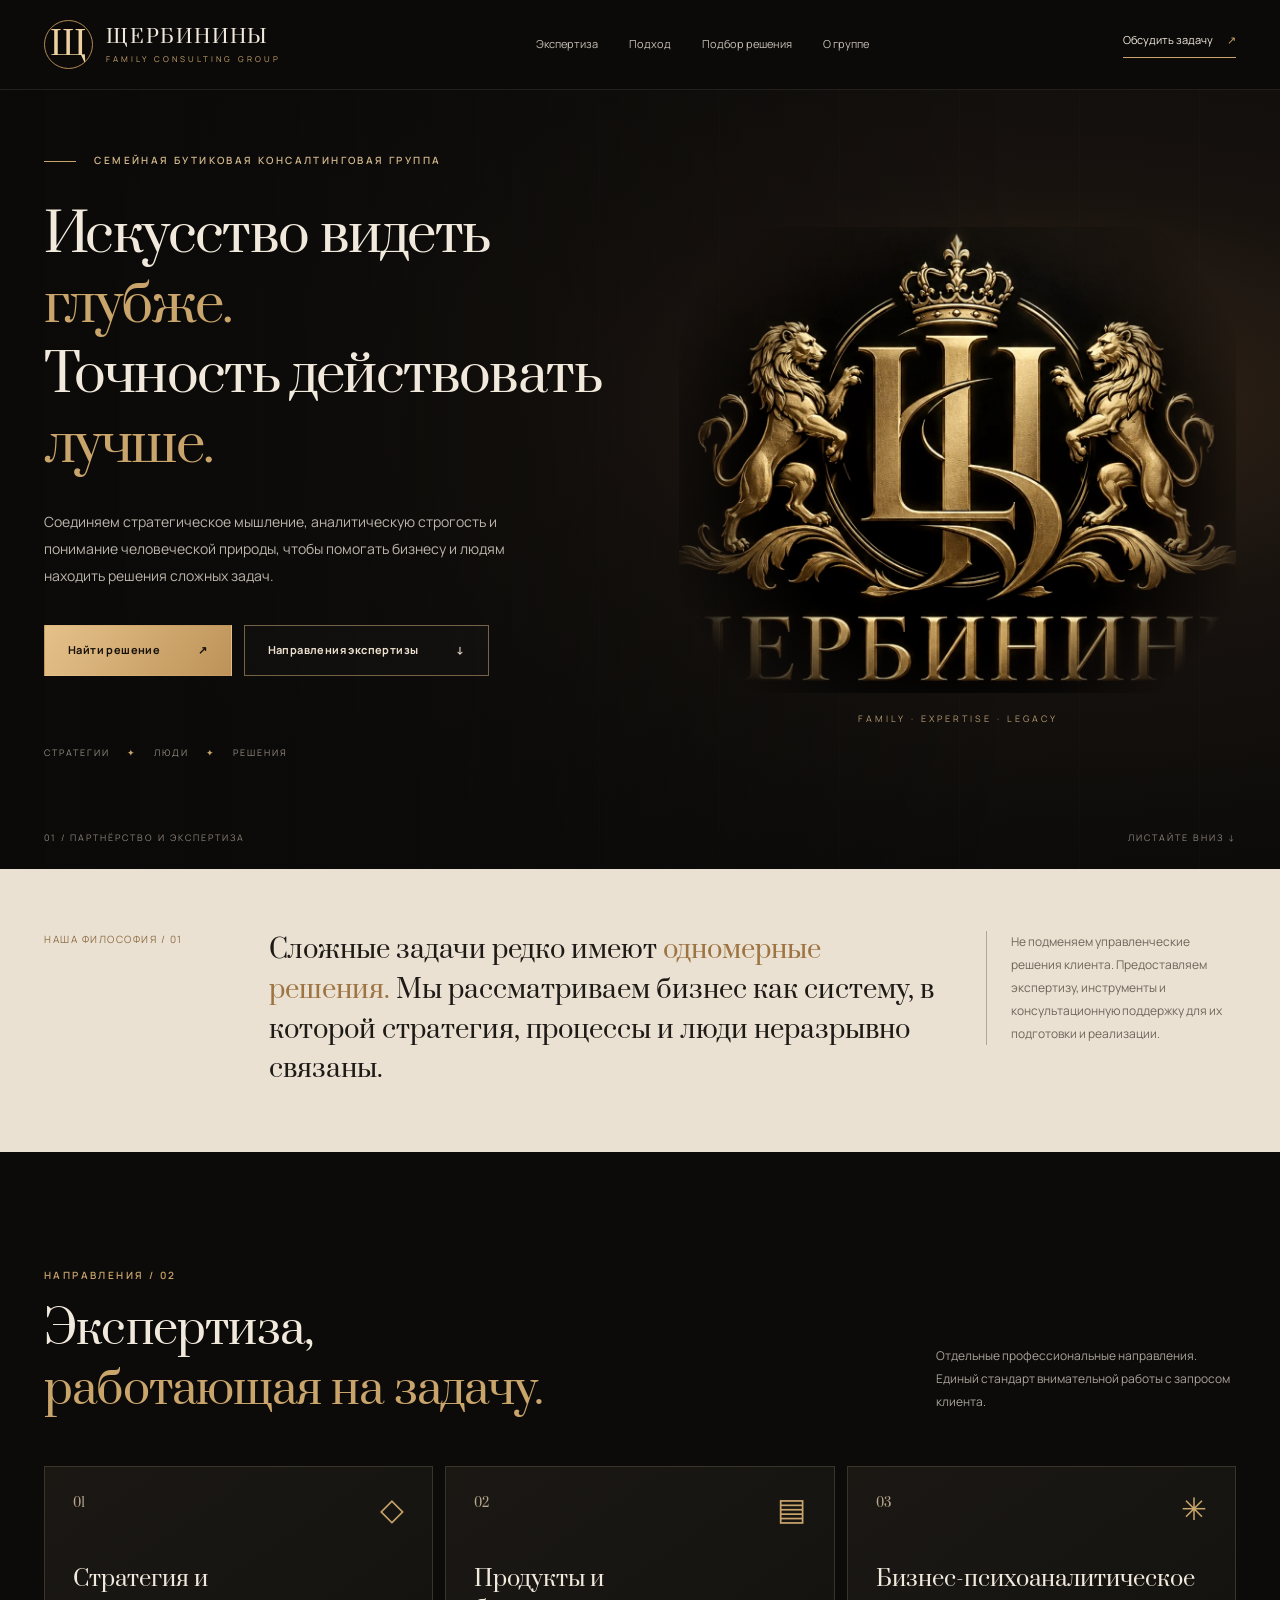
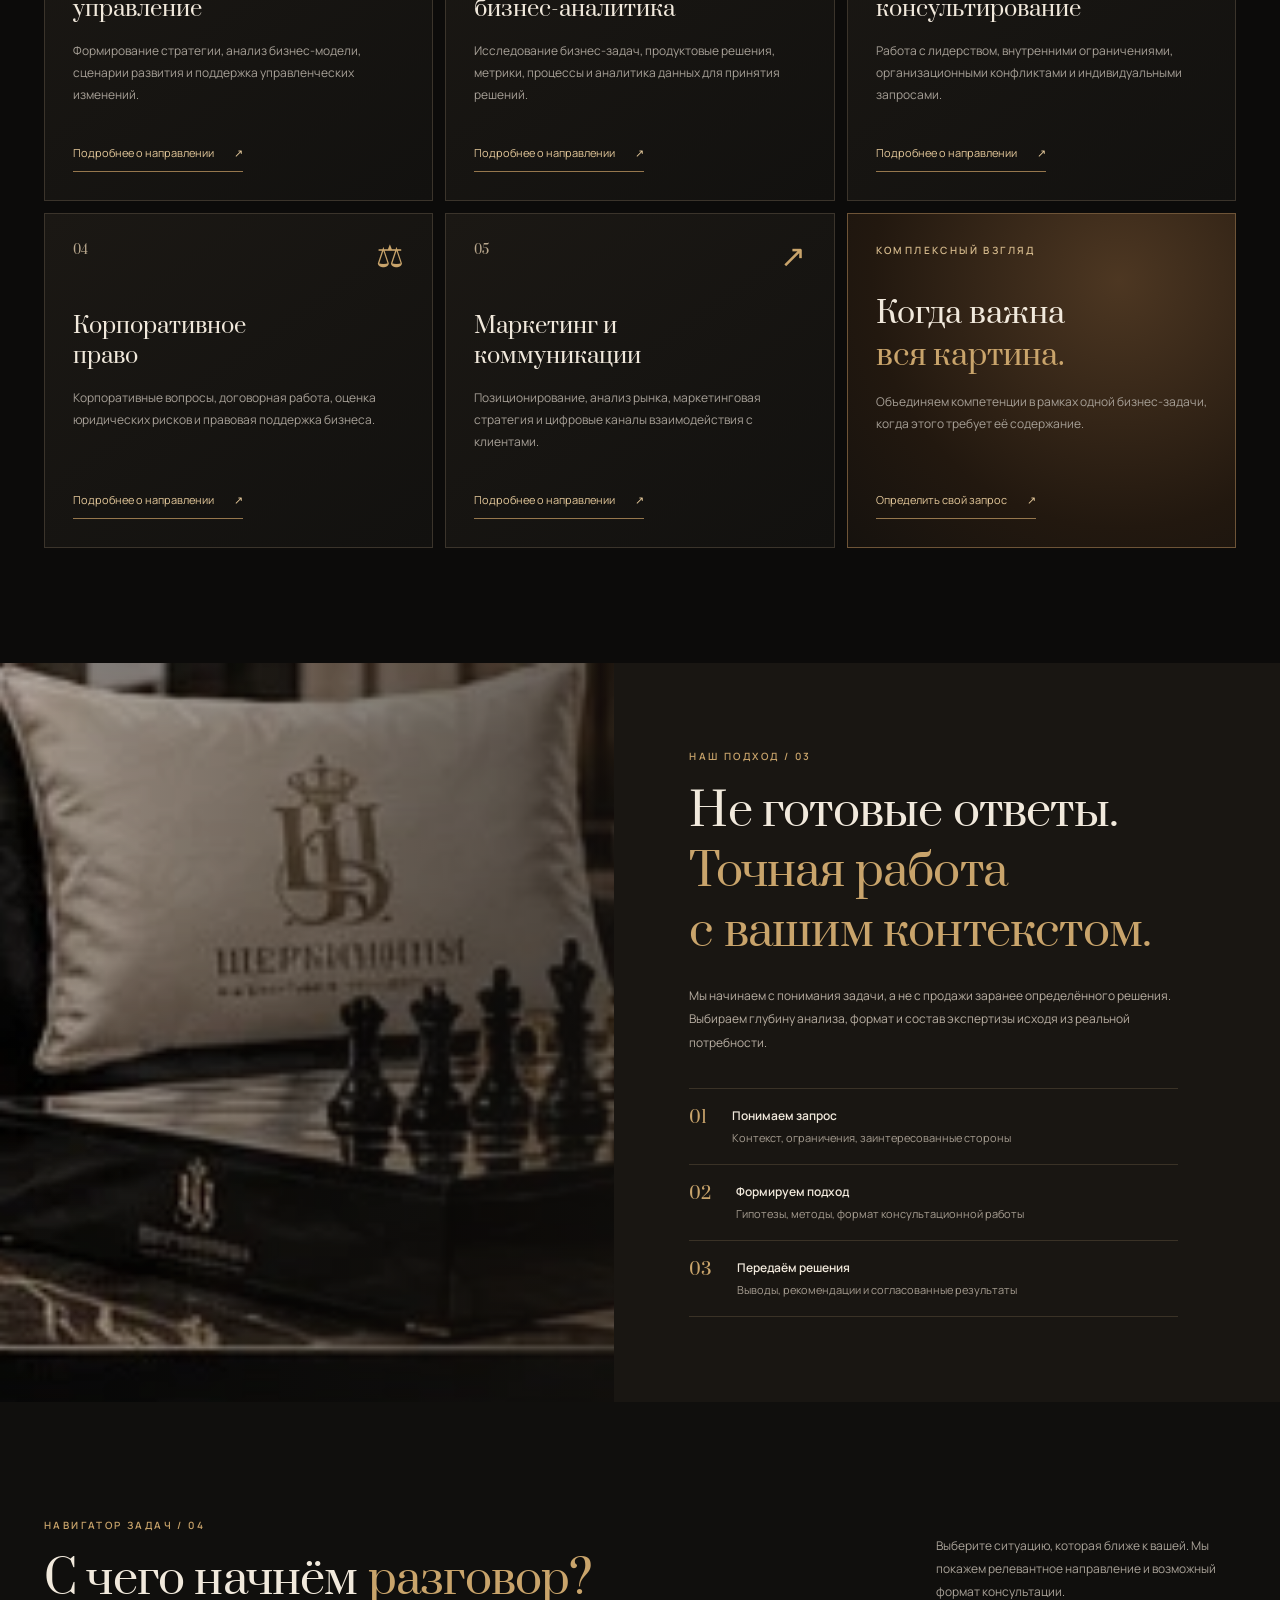
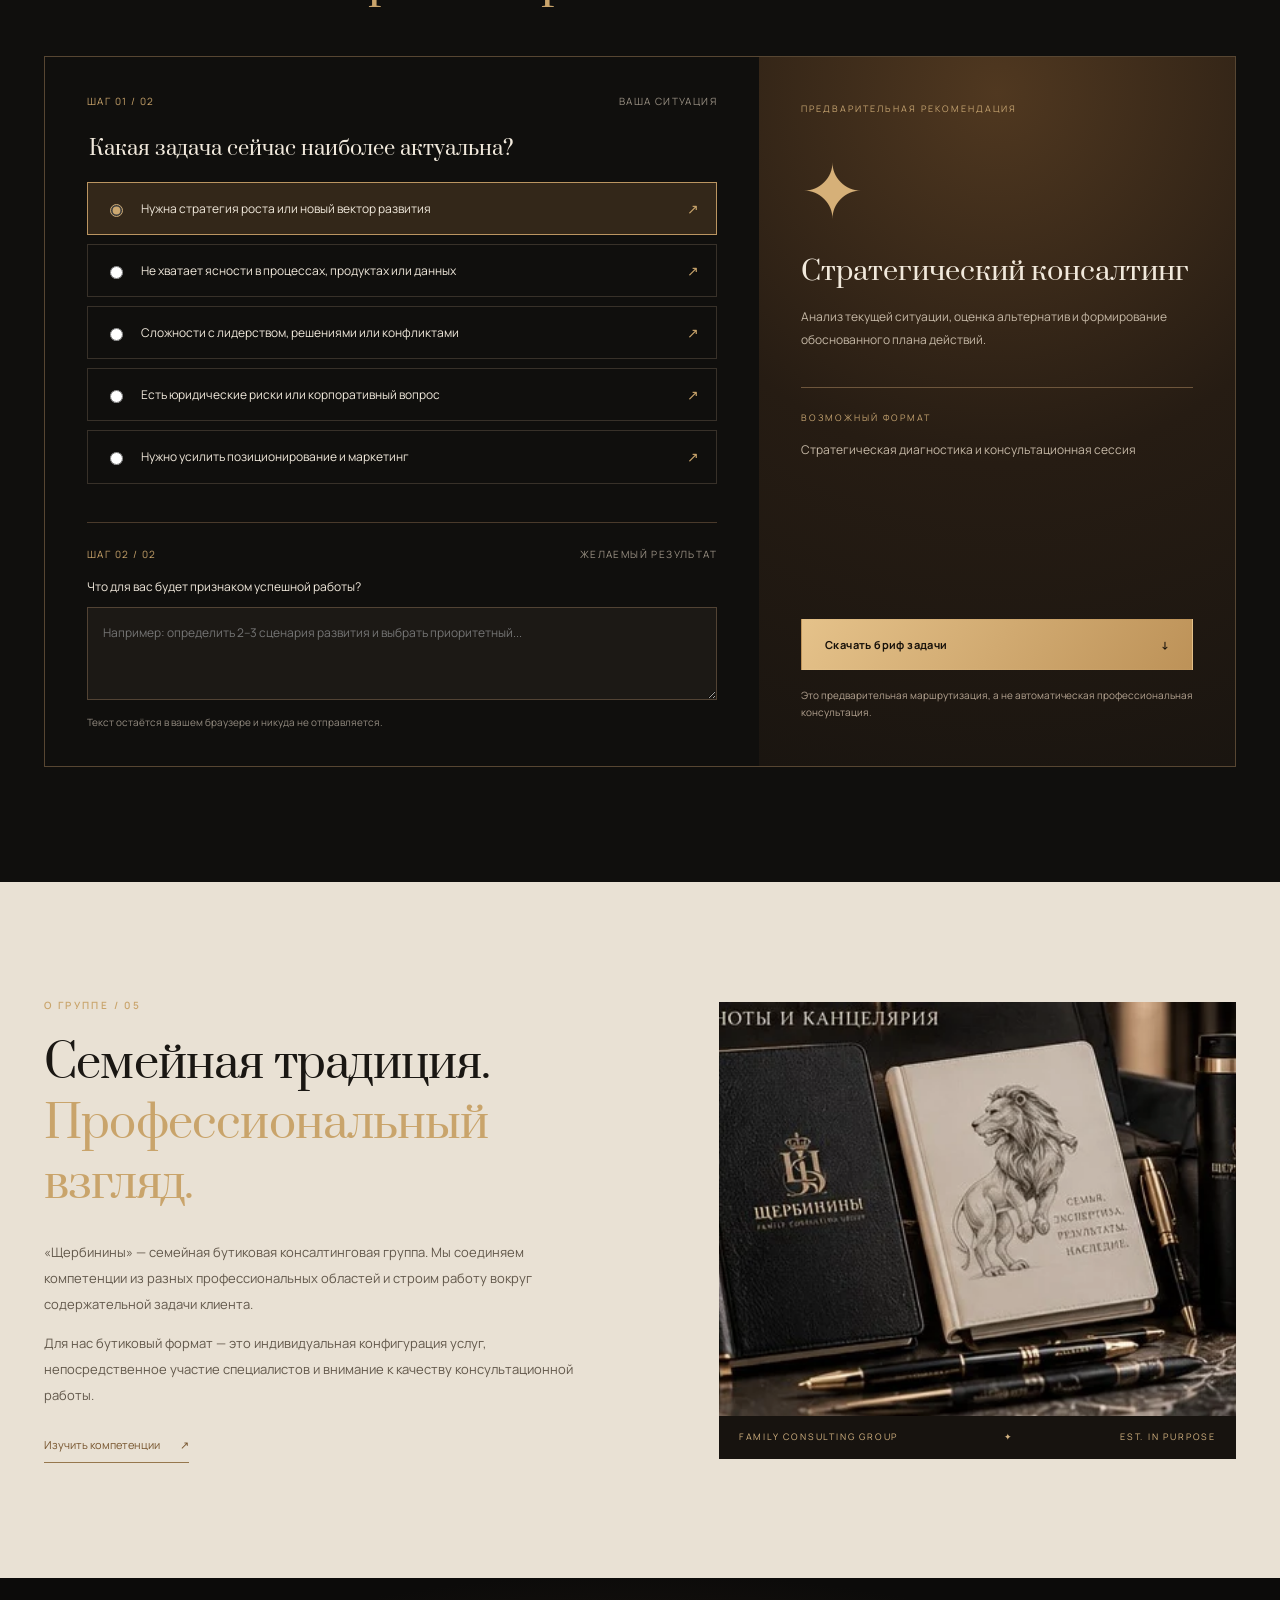
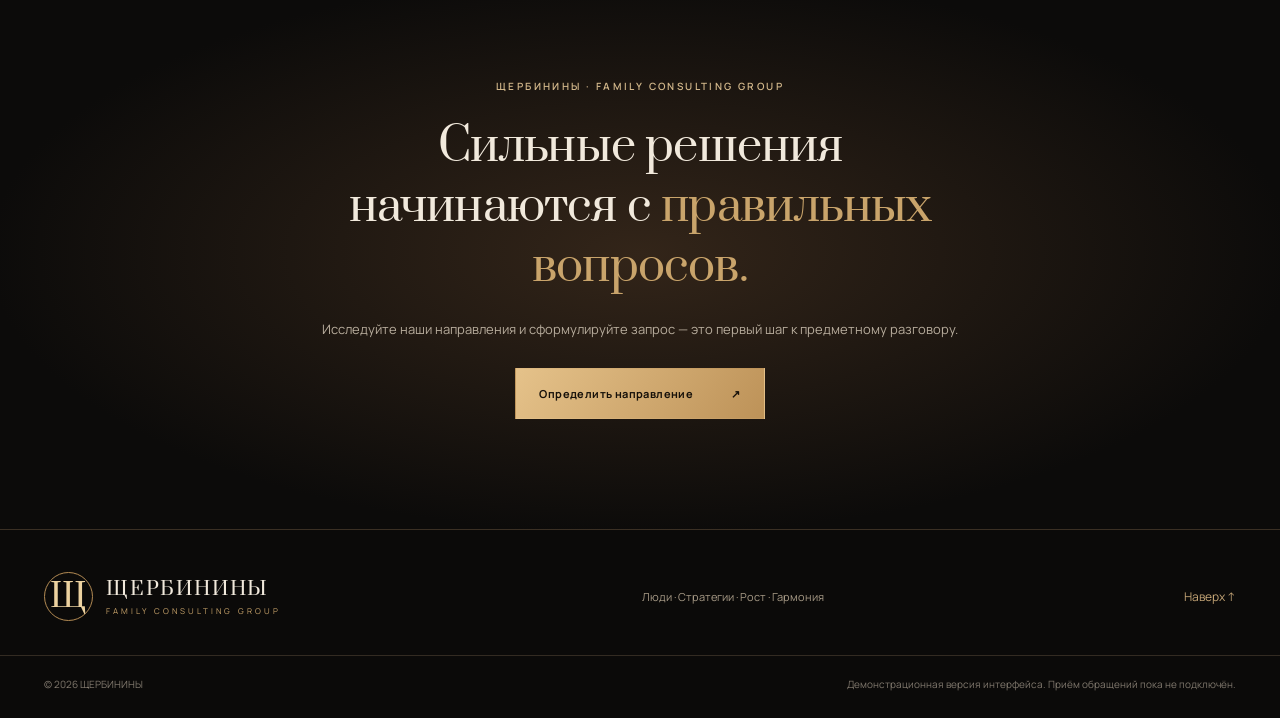
==== index.html @ 3ae00cff "Add files via upload" ====
<!doctype html><html lang="ru"><head><meta charset="utf-8"><meta name="viewport" content="width=device-width, initial-scale=1"><meta name="theme-color" content="#0b0a09"><meta name="description" content="Щербинины — семейная бутиковая консалтинговая группа. Стратегия, бизнес-аналитика, право, маркетинг и психоаналитическое консультирование."><title>Щербинины — Family Consulting Group</title><link rel="preconnect" href="https://fonts.googleapis.com"><link rel="preconnect" href="https://fonts.gstatic.com" crossorigin><link href="https://fonts.googleapis.com/css2?family=Manrope:wght@400;500;600;700&family=Prata&display=swap" rel="stylesheet"><link rel="stylesheet" href="styles.css"><script src="app.js" defer></script></head><body>
<a class="skip" href="#main">Перейти к содержанию</a><header class="site-header"><a class="brand" href="#top" aria-label="Щербинины — на главную"><span class="brand-monogram">Щ</span><span><strong>ЩЕРБИНИНЫ</strong><small>FAMILY CONSULTING GROUP</small></span></a><nav id="nav" class="nav" aria-label="Основная навигация"><a href="#expertise">Экспертиза</a><a href="#approach">Подход</a><a href="#navigator">Подбор решения</a><a href="#about">О группе</a></nav><a class="header-action" href="#navigator">Обсудить задачу <span>↗</span></a><button class="menu-toggle" id="menuToggle" aria-controls="nav" aria-expanded="false" aria-label="Открыть меню"><span></span><span></span><span></span></button></header>
<main id="main"><section class="hero" id="top"><div class="hero-glow"></div><div class="container hero-grid"><div class="hero-copy"><div class="eyebrow"><span class="line"></span> СЕМЕЙНАЯ БУТИКОВАЯ КОНСАЛТИНГОВАЯ ГРУППА</div><h1>Искусство видеть <em>глубже.</em><br>Точность действовать <em>лучше.</em></h1><p class="hero-lead">Соединяем стратегическое мышление, аналитическую строгость и понимание человеческой природы, чтобы помогать бизнесу и людям находить решения сложных задач.</p><div class="hero-actions"><a class="btn btn-gold" href="#navigator">Найти решение <span>↗</span></a><a class="btn btn-outline" href="#expertise">Направления экспертизы <span>↓</span></a></div><div class="hero-meta"><span>СТРАТЕГИИ</span><i>✦</i><span>ЛЮДИ</span><i>✦</i><span>РЕШЕНИЯ</span></div></div><div class="hero-art"><div class="hero-art-frame"><img src="assets/crest_symbol.webp" alt="Золотой фамильный герб Щербининых со львами" fetchpriority="high"></div><span class="hero-art-caption">FAMILY · EXPERTISE · LEGACY</span></div></div><div class="hero-bottom container"><span>01 / ПАРТНЁРСТВО И ЭКСПЕРТИЗА</span><span>ЛИСТАЙТЕ ВНИЗ ↓</span></div></section>
<section class="manifesto"><div class="container manifesto-grid"><span class="section-index">НАША ФИЛОСОФИЯ / 01</span><p>Сложные задачи редко имеют <em>одномерные решения.</em> Мы рассматриваем бизнес как систему, в которой стратегия, процессы и люди неразрывно связаны.</p><div class="manifesto-aside">Не подменяем управленческие решения клиента. Предоставляем экспертизу, инструменты и консультационную поддержку для их подготовки и реализации.</div></div></section>
<section class="section expertise" id="expertise"><div class="container"><div class="section-heading"><div><div class="eyebrow gold">НАПРАВЛЕНИЯ / 02</div><h2>Экспертиза,<br><em>работающая на задачу.</em></h2></div><p>Отдельные профессиональные направления. Единый стандарт внимательной работы с запросом клиента.</p></div><div class="services"><article class="service-card" data-service="strategy"><div class="service-top"><span>01</span><span class="service-icon">◇</span></div><h3>Стратегия и<br>управление</h3><p>Формирование стратегии, анализ бизнес-модели, сценарии развития и поддержка управленческих изменений.</p><button class="text-link service-trigger" data-service="strategy">Подробнее о направлении <span>↗</span></button></article><article class="service-card" data-service="analytics"><div class="service-top"><span>02</span><span class="service-icon">▤</span></div><h3>Продукты и<br>бизнес-аналитика</h3><p>Исследование бизнес-задач, продуктовые решения, метрики, процессы и аналитика данных для принятия решений.</p><button class="text-link service-trigger" data-service="analytics">Подробнее о направлении <span>↗</span></button></article><article class="service-card" data-service="human"><div class="service-top"><span>03</span><span class="service-icon">✳</span></div><h3>Бизнес-психоаналитическое<br>консультирование</h3><p>Работа с лидерством, внутренними ограничениями, организационными конфликтами и индивидуальными запросами.</p><button class="text-link service-trigger" data-service="human">Подробнее о направлении <span>↗</span></button></article><article class="service-card" data-service="legal"><div class="service-top"><span>04</span><span class="service-icon">⚖</span></div><h3>Корпоративное<br>право</h3><p>Корпоративные вопросы, договорная работа, оценка юридических рисков и правовая поддержка бизнеса.</p><button class="text-link service-trigger" data-service="legal">Подробнее о направлении <span>↗</span></button></article><article class="service-card" data-service="marketing"><div class="service-top"><span>05</span><span class="service-icon">↗</span></div><h3>Маркетинг и<br>коммуникации</h3><p>Позиционирование, анализ рынка, маркетинговая стратегия и цифровые каналы взаимодействия с клиентами.</p><button class="text-link service-trigger" data-service="marketing">Подробнее о направлении <span>↗</span></button></article><article class="service-card service-card-feature"><div class="feature-inner"><span class="eyebrow">КОМПЛЕКСНЫЙ ВЗГЛЯД</span><h3>Когда важна<br><em>вся картина.</em></h3><p>Объединяем компетенции в рамках одной бизнес-задачи, когда этого требует её содержание.</p><a class="text-link" href="#navigator">Определить свой запрос <span>↗</span></a></div></article></div></div></section>
<section class="editorial" id="approach"><div class="editorial-image"><img src="assets/photo_interior.webp" alt="Интерьер в фирменной чёрно-золотой эстетике" loading="lazy"></div><div class="editorial-content"><div class="eyebrow gold">НАШ ПОДХОД / 03</div><h2>Не готовые ответы.<br><em>Точная работа<br>с вашим контекстом.</em></h2><p>Мы начинаем с понимания задачи, а не с продажи заранее определённого решения. Выбираем глубину анализа, формат и состав экспертизы исходя из реальной потребности.</p><div class="steps"><div><span>01</span><p><strong>Понимаем запрос</strong><small>Контекст, ограничения, заинтересованные стороны</small></p></div><div><span>02</span><p><strong>Формируем подход</strong><small>Гипотезы, методы, формат консультационной работы</small></p></div><div><span>03</span><p><strong>Передаём решения</strong><small>Выводы, рекомендации и согласованные результаты</small></p></div></div></div></section>
<section class="section navigator" id="navigator"><div class="container"><div class="section-heading"><div><div class="eyebrow gold">НАВИГАТОР ЗАДАЧ / 04</div><h2>С чего начнём <em>разговор?</em></h2></div><p>Выберите ситуацию, которая ближе к вашей. Мы покажем релевантное направление и возможный формат консультации.</p></div><div class="navigator-shell"><div class="navigator-left"><div class="navigator-step">ШАГ 01 / 02 <span>ВАША СИТУАЦИЯ</span></div><fieldset class="problem-list"><legend>Какая задача сейчас наиболее актуальна?</legend><label class="problem-option"><input type="radio" name="problem" value="growth" checked><span>Нужна стратегия роста или новый вектор развития</span><b>↗</b></label><label class="problem-option"><input type="radio" name="problem" value="process"><span>Не хватает ясности в процессах, продуктах или данных</span><b>↗</b></label><label class="problem-option"><input type="radio" name="problem" value="leadership"><span>Сложности с лидерством, решениями или конфликтами</span><b>↗</b></label><label class="problem-option"><input type="radio" name="problem" value="risk"><span>Есть юридические риски или корпоративный вопрос</span><b>↗</b></label><label class="problem-option"><input type="radio" name="problem" value="market"><span>Нужно усилить позиционирование и маркетинг</span><b>↗</b></label></fieldset><div class="navigator-step second">ШАГ 02 / 02 <span>ЖЕЛАЕМЫЙ РЕЗУЛЬТАТ</span></div><label class="field-label" for="outcome">Что для вас будет признаком успешной работы?</label><textarea id="outcome" maxlength="500" rows="3" placeholder="Например: определить 2–3 сценария развития и выбрать приоритетный..."></textarea><div class="field-hint">Текст остаётся в вашем браузере и никуда не отправляется.</div></div><div class="navigator-result" aria-live="polite"><div class="result-eyebrow">ПРЕДВАРИТЕЛЬНАЯ РЕКОМЕНДАЦИЯ</div><div class="result-mark">✦</div><h3 id="resultTitle">Стратегический консалтинг</h3><p id="resultDescription">Анализ текущей ситуации, оценка альтернатив и формирование обоснованного плана действий.</p><div class="result-divider"></div><span class="result-label">ВОЗМОЖНЫЙ ФОРМАТ</span><p class="result-format" id="resultFormat">Стратегическая диагностика и консультационная сессия</p><button class="btn btn-gold result-button" id="downloadBrief">Скачать бриф задачи <span>↓</span></button><small class="result-disclaimer">Это предварительная маршрутизация, а не автоматическая профессиональная консультация.</small></div></div></div></section>
<section class="section about" id="about"><div class="container about-grid"><div><div class="eyebrow gold">О ГРУППЕ / 05</div><h2>Семейная традиция.<br><em>Профессиональный взгляд.</em></h2><p>«Щербинины» — семейная бутиковая консалтинговая группа. Мы соединяем компетенции из разных профессиональных областей и строим работу вокруг содержательной задачи клиента.</p><p>Для нас бутиковый формат — это индивидуальная конфигурация услуг, непосредственное участие специалистов и внимание к качеству консультационной работы.</p><a class="text-link" href="#expertise">Изучить компетенции <span>↗</span></a></div><div class="about-visual"><img src="assets/photo_stationery.webp" alt="Фирменные блокноты и письменные принадлежности Щербининых" loading="lazy"><div class="visual-caption">FAMILY CONSULTING GROUP <span>✦</span> EST. IN PURPOSE</div></div></div></section>
<section class="closing"><div class="container closing-content"><div class="eyebrow">ЩЕРБИНИНЫ · FAMILY CONSULTING GROUP</div><h2>Сильные решения<br>начинаются с <em>правильных вопросов.</em></h2><p>Исследуйте наши направления и сформулируйте запрос — это первый шаг к предметному разговору.</p><a class="btn btn-gold" href="#navigator">Определить направление <span>↗</span></a></div></section></main>
<footer class="footer"><div class="container footer-grid"><div class="footer-brand"><span class="brand-monogram">Щ</span><div><strong>ЩЕРБИНИНЫ</strong><small>FAMILY CONSULTING GROUP</small></div></div><p>Люди · Стратегии · Рост · Гармония</p><a href="#top">Наверх ↑</a></div><div class="container footer-bottom"><span>© <span id="year"></span> ЩЕРБИНИНЫ</span><span>Демонстрационная версия интерфейса. Приём обращений пока не подключён.</span></div></footer>
<dialog id="serviceDialog" class="service-dialog" aria-labelledby="dialogTitle"><button class="dialog-close" id="dialogClose" aria-label="Закрыть">×</button><div class="eyebrow gold">НАПРАВЛЕНИЕ ЭКСПЕРТИЗЫ</div><h2 id="dialogTitle"></h2><p id="dialogIntro"></p><h3>С чем работаем</h3><ul id="dialogItems"></ul><div class="dialog-actions"><button class="btn btn-gold" id="dialogChoose">Подобрать решение ↗</button></div></dialog></body></html>
---- styles.css ----
:root{--bg:#0c0b0a;--panel:#151310;--panel2:#1b1814;--line:#3a3226;--gold:#c9a46b;--gold-light:#ecd2a0;--ivory:#f1e9dc;--muted:#aaa399;--serif:'Prata',Georgia,serif;--sans:'Manrope',Arial,sans-serif}*{box-sizing:border-box}html{scroll-behavior:smooth}body{margin:0;background:var(--bg);color:var(--ivory);font-family:var(--sans);font-size:14px;line-height:1.65}button,textarea{font:inherit}button{cursor:pointer}a{color:inherit;text-decoration:none}img{display:block;max-width:100%}::selection{background:var(--gold);color:#111}.skip{position:absolute;top:-60px;left:20px;background:#fff;color:#111;padding:10px;z-index:20}.skip:focus{top:10px}.container{max-width:1330px;margin:auto;padding:0 44px}.site-header{height:90px;padding:0 44px;display:flex;align-items:center;justify-content:space-between;gap:25px;border-bottom:1px solid #ffffff17;background:#0c0b0aed;backdrop-filter:blur(16px);position:sticky;top:0;z-index:10}.brand,.footer-brand{display:flex;align-items:center;gap:13px;flex-shrink:0}.brand-monogram{width:49px;height:49px;border:1px solid #b38a53;border-radius:50%;display:grid;place-items:center;color:var(--gold-light);font:32px var(--serif)}.brand strong,.footer-brand strong{display:block;font:19px var(--serif);letter-spacing:1.8px}.brand small,.footer-brand small{display:block;font-size:8px;letter-spacing:3px;color:var(--gold);margin-top:2px}.nav{display:flex;align-items:center;gap:31px}.nav a{font-size:11px;color:#c8c0b6;transition:color .2s}.nav a:hover,.text-link:hover{color:var(--gold-light)}.header-action{border-bottom:1px solid var(--gold);padding-bottom:8px;font-size:11px;white-space:nowrap}.header-action span{color:var(--gold);margin-left:12px}.menu-toggle{display:none}.hero{min-height:700px;position:relative;overflow:hidden;background:radial-gradient(ellipse at 80% 40%,#332519 0%,#17120e 33%,#0c0b0a 72%)}.hero:before{content:'';position:absolute;inset:0;background:linear-gradient(90deg,#0b0a09 0%,transparent 80%),repeating-linear-gradient(90deg,transparent 0,transparent 119px,#ffffff04 120px);pointer-events:none}.hero-grid{position:relative;min-height:645px;display:grid;grid-template-columns:1.05fr .95fr;align-items:center;gap:20px}.hero-copy{padding:62px 0 70px;z-index:1}.eyebrow{color:#d3b88b;font-size:10px;letter-spacing:2.4px;font-weight:600}.eyebrow .line{display:inline-block;width:32px;border-top:1px solid var(--gold);vertical-align:middle;margin-right:14px}.eyebrow.gold{color:var(--gold)}h1,h2,h3,p{margin-top:0}h1,h2,h3{font-weight:400}h1,h2{font-family:var(--serif);line-height:1.34}h1{font-size:clamp(36px,4.1vw,63px);letter-spacing:-1.6px;margin:32px 0 26px}h1 em,h2 em,.feature-inner em{font-style:normal;color:var(--gold)}.hero-lead{max-width:520px;font-size:14px;line-height:1.95;color:#bcb5ab}.hero-actions{display:flex;gap:12px;flex-wrap:wrap;margin-top:35px}.btn{border:1px solid transparent;min-height:51px;padding:0 23px;display:inline-flex;align-items:center;justify-content:space-between;gap:38px;font-size:11px;font-weight:700;letter-spacing:.4px;transition:transform .2s,background .2s}.btn:hover{transform:translateY(-2px)}.btn-gold{background:linear-gradient(125deg,#e5c28a,#bd9258);color:#17110a}.btn-outline{border-color:#756348;color:#eee1ce;background:#ffffff04}.btn-outline:hover{background:#ffffff0c}.hero-meta{display:flex;gap:17px;align-items:center;margin-top:70px;color:#948c81;font-size:9px;letter-spacing:2px}.hero-meta i{color:var(--gold);font-style:normal}.hero-art{position:relative;display:flex;align-items:center;justify-content:center;min-width:0}.hero-art-frame{width:min(100%,570px);aspect-ratio:1/1;display:flex;align-items:center;justify-content:center;mask-image:radial-gradient(ellipse at center,#000 49%,transparent 78%)}.hero-art img{width:110%;max-width:none;mix-blend-mode:screen;filter:contrast(1.08) saturate(.9)}.hero-art-caption{position:absolute;bottom:12px;color:#b79b71;font-size:9px;letter-spacing:3px}.hero-bottom{position:relative;display:flex;justify-content:space-between;padding-bottom:24px;color:#8d8378;font-size:9px;letter-spacing:2px}.manifesto{background:#eae1d3;color:#1e1a16;padding:62px 0}.manifesto-grid{display:grid;grid-template-columns:180px 1fr 250px;align-items:start;gap:45px}.section-index{font-size:10px;letter-spacing:1.5px;color:#8c6d42}.manifesto p{font:clamp(19px,2vw,29px)/1.55 var(--serif);margin:0}.manifesto p em{font-style:normal;color:#9d7442}.manifesto-aside{border-left:1px solid #b5a78f;padding-left:24px;color:#6e655a;font-size:12px;line-height:1.9}.section{padding:115px 0}.section-heading{display:flex;justify-content:space-between;gap:40px;align-items:end;margin-bottom:46px}.section-heading h2,.about h2,.editorial h2,.closing h2{font-size:clamp(30px,3.5vw,49px);margin:16px 0 0;letter-spacing:-.8px}.section-heading>p{max-width:300px;color:var(--muted);font-size:12px;line-height:1.9;margin-bottom:6px}.services{display:grid;grid-template-columns:repeat(3,1fr);gap:12px}.service-card{background:linear-gradient(145deg,#1b1814,#12110f);border:1px solid #3b342b;min-height:335px;padding:28px;display:flex;flex-direction:column;transition:border-color .25s,transform .25s}.service-card:hover{border-color:#ad8b5b;transform:translateY(-3px)}.service-top{display:flex;justify-content:space-between;align-items:start;color:#b8a78d;font:12px var(--serif)}.service-icon{font-size:31px;color:var(--gold);line-height:1}.service-card h3{font:22px/1.4 var(--serif);margin:38px 0 14px;min-height:62px}.service-card p{font-size:12px;color:#a7a097;line-height:1.85}.text-link{display:inline-flex;gap:20px;align-items:center;background:none;border:0;border-bottom:1px solid #96774d;color:#e5c99b;padding:0 0 8px;text-align:left;width:max-content;max-width:100%;font-size:11px;margin-top:auto}.service-card-feature{background:radial-gradient(circle at 70% 20%,#4d3722,#22180f 65%,#16120e);border-color:#6e5437}.feature-inner{display:flex;flex-direction:column;height:100%}.feature-inner h3{font-size:30px;margin:35px 0 14px}.editorial{display:grid;grid-template-columns:48% 52%;background:#191612;min-height:600px}.editorial-image{position:relative;overflow:hidden;background:#231c15}.editorial-image img{width:100%;height:100%;object-fit:cover;filter:brightness(.72) saturate(.72)}.editorial-image:after{content:'';position:absolute;inset:0;background:linear-gradient(90deg,transparent,#19161288)}.editorial-content{padding:85px min(8vw,115px) 85px 75px}.editorial h2{margin:18px 0 22px}.editorial-content>p{font-size:12px;color:#b8aea2;line-height:1.95;max-width:510px}.steps{margin-top:34px;border-top:1px solid var(--line)}.steps>div{display:flex;gap:25px;border-bottom:1px solid var(--line);padding:17px 0}.steps span{font:17px var(--serif);color:var(--gold)}.steps p{margin:0}.steps strong{display:block;font-size:12px;font-weight:600}.steps small{display:block;color:#a69d91;font-size:11px;margin-top:3px}.navigator{background:#100f0d}.navigator-shell{display:grid;grid-template-columns:1.2fr .8fr;border:1px solid #574632}.navigator-left{padding:36px 42px}.navigator-step{display:flex;justify-content:space-between;gap:10px;font-size:10px;color:var(--gold);letter-spacing:1.4px}.navigator-step span{color:#999083}.problem-list{border:0;padding:0;margin:25px 0 0;min-width:0}.problem-list legend{font:20px/1.5 var(--serif);margin-bottom:18px}.problem-option{display:flex;align-items:center;gap:15px;border:1px solid #383129;padding:14px 17px;margin-bottom:9px;cursor:pointer;transition:background .2s,border-color .2s}.problem-option:has(input:checked){background:#332719;border-color:#bb9561}.problem-option input{accent-color:#cda870;flex-shrink:0}.problem-option span{font-size:12px;flex:1}.problem-option b{font-weight:400;color:var(--gold)}.navigator-step.second{border-top:1px solid #4a3a2b;margin-top:29px;padding-top:23px}.field-label{display:block;margin:15px 0 10px;font-size:12px}.navigator textarea{width:100%;resize:vertical;min-height:93px;background:#1c1915;border:1px solid #524334;color:var(--ivory);padding:15px;outline:0;font-size:12px}.navigator textarea:focus{border-color:var(--gold)}.field-hint{color:#948c81;font-size:10px;margin-top:8px}.navigator-result{background:radial-gradient(circle at 50% 5%,#503820,#261c13 52%,#1a1510);padding:45px 42px;display:flex;flex-direction:column;align-items:flex-start}.result-eyebrow,.result-label{font-size:9px;color:#c6a471;letter-spacing:2px}.result-mark{font:75px var(--serif);color:#d6b078;margin:28px 0 8px}.navigator-result h3{font:27px/1.4 var(--serif);margin-bottom:15px}.navigator-result>p{font-size:12px;line-height:1.9;color:#c5b8a6}.result-divider{width:100%;border-top:1px solid #6e563c;margin:23px 0}.result-format{margin-top:13px}.result-button{width:100%;margin-top:auto}.result-disclaimer{color:#b4a391;font-size:10px;line-height:1.7;margin-top:17px}.about{background:#e9e1d4;color:#1a1713}.about-grid{display:grid;grid-template-columns:1fr .9fr;gap:100px;align-items:center}.about h2{margin:20px 0 25px}.about p{font-size:13px;color:#62584b;line-height:2;max-width:560px}.about .text-link{margin-top:15px;color:#77552e}.about-visual{position:relative}.about-visual img{width:100%;aspect-ratio:1.25;object-fit:cover;filter:saturate(.75)}.visual-caption{background:#17130f;color:#d4b482;padding:14px 20px;font-size:9px;letter-spacing:1.8px;display:flex;justify-content:space-between}.closing{padding:100px 0 110px;text-align:center;background:radial-gradient(ellipse at center,#332519,#0c0b0a 72%)}.closing-content{max-width:850px}.closing h2{margin:22px 0}.closing p{font-size:13px;color:#b7ac9c;margin-bottom:28px}.footer{border-top:1px solid #3b3024;background:#0b0a09;padding:42px 0 25px}.footer-grid{display:flex;align-items:center;justify-content:space-between;gap:20px}.footer-grid p{font-size:11px;color:#a89b87;margin:0}.footer-grid>a{color:#c5a576;font-size:12px}.footer-bottom{border-top:1px solid #332b22;margin-top:34px;padding-top:20px;display:flex;justify-content:space-between;gap:20px;color:#81796e;font-size:10px}.service-dialog{max-width:590px;width:calc(100% - 32px);background:#191510;color:#eee4d5;border:1px solid #b28c57;padding:45px;box-shadow:0 25px 90px #000a}.service-dialog::backdrop{background:#050403d9;backdrop-filter:blur(6px)}.service-dialog h2{font:31px/1.4 var(--serif);margin:22px 0}.service-dialog p,.service-dialog li{font-size:13px;color:#b9ac9a;line-height:1.9}.service-dialog h3{font:17px var(--serif);margin:28px 0 12px}.service-dialog ul{padding-left:20px}.service-dialog li{margin-bottom:8px}.dialog-close{position:absolute;top:15px;right:19px;background:none;border:0;color:var(--gold);font-size:29px}.dialog-actions{margin-top:30px}@media(max-width:1100px){.nav{gap:15px}.site-header{padding:0 24px}.container{padding:0 26px}.manifesto-grid{grid-template-columns:130px 1fr;gap:25px}.manifesto-aside{grid-column:2}.editorial-content{padding:60px 35px}.service-card{padding:22px}.service-card h3{font-size:19px}}@media(max-width:760px){.site-header{height:75px;padding:0 18px}.brand strong{font-size:15px}.brand small{font-size:7px;letter-spacing:1.8px}.brand-monogram{width:40px;height:40px;font-size:26px}.header-action{display:none}.menu-toggle{display:flex;flex-direction:column;gap:5px;background:none;border:0;padding:10px}.menu-toggle span{width:22px;height:1px;background:var(--gold)}.nav{display:none;position:absolute;top:75px;left:0;right:0;background:#17130f;padding:20px;flex-direction:column;align-items:stretch;border-bottom:1px solid #5d462c}.nav.open{display:flex}.nav a{font-size:13px;padding:8px}.container{padding:0 20px}.hero-grid{display:flex;flex-direction:column-reverse;gap:0;min-height:0}.hero-art{height:275px;width:100%;margin-top:20px}.hero-art-frame{height:310px;width:310px}.hero-art-caption{bottom:0}.hero-copy{padding:35px 0 30px}.hero h1{font-size:clamp(32px,8vw,48px);margin:24px 0}.hero-meta{margin-top:36px;gap:10px;letter-spacing:1px}.hero-bottom{padding:25px 20px}.manifesto{padding:45px 0}.manifesto-grid{display:block}.manifesto p{margin:18px 0}.manifesto-aside{margin-top:22px}.section{padding:70px 0}.section-heading{display:block}.section-heading>p{margin-top:17px;max-width:520px}.services{grid-template-columns:1fr 1fr}.service-card{min-height:310px}.service-card h3{font-size:19px;margin:28px 0 10px}.editorial{display:block}.editorial-image{height:300px}.editorial-content{padding:55px 24px}.navigator-shell{grid-template-columns:1fr}.navigator-left,.navigator-result{padding:30px 23px}.navigator-result{min-height:420px}.about-grid{grid-template-columns:1fr;gap:40px}.footer-grid{flex-wrap:wrap}.footer-bottom{flex-direction:column}}@media(max-width:490px){.services{grid-template-columns:1fr}.service-card{min-height:260px}.service-card h3{min-height:0}.hero-actions{flex-direction:column;align-items:stretch}.hero-actions .btn{width:100%}.hero-meta{font-size:8px}.hero-bottom{font-size:8px}.navigator-step{font-size:9px}.footer-grid{align-items:start;flex-direction:column}.service-dialog{padding:28px 22px}}@media(prefers-reduced-motion:reduce){html{scroll-behavior:auto}*,*:before,*:after{transition:none!important}}
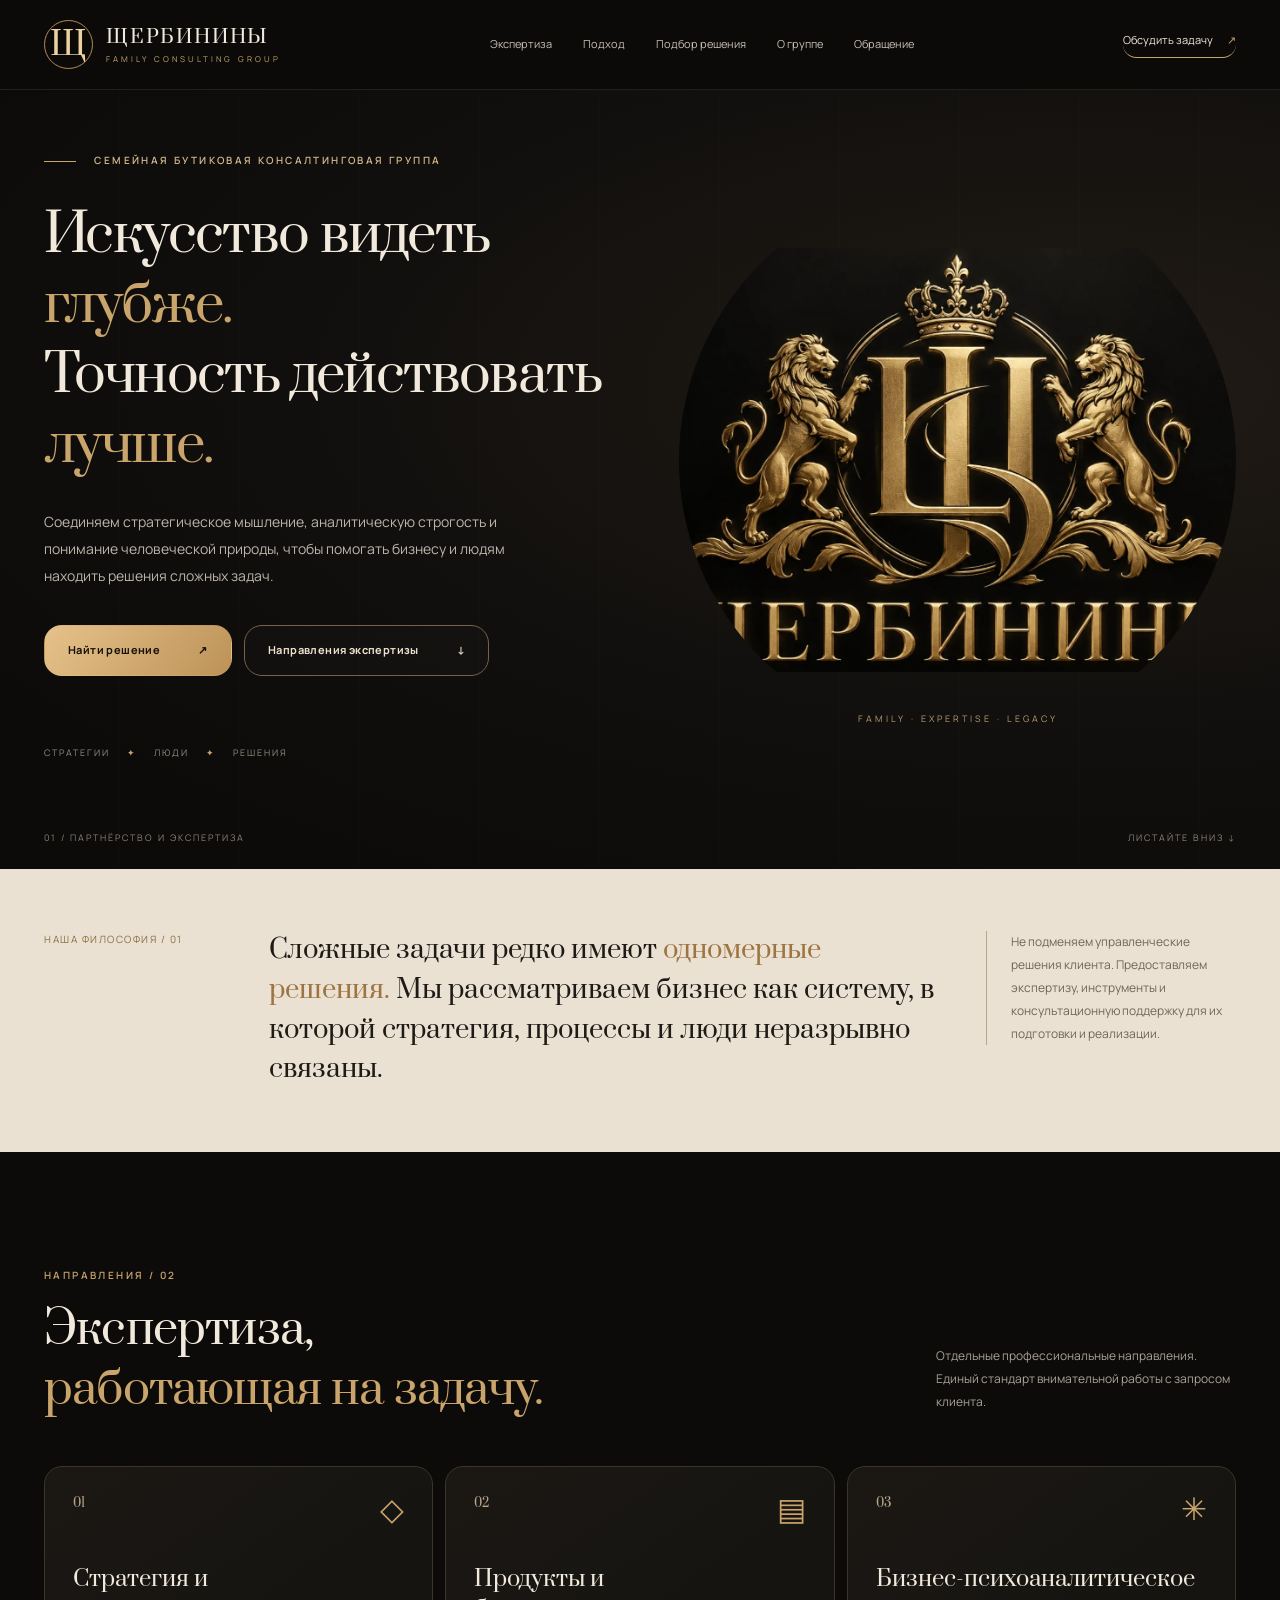
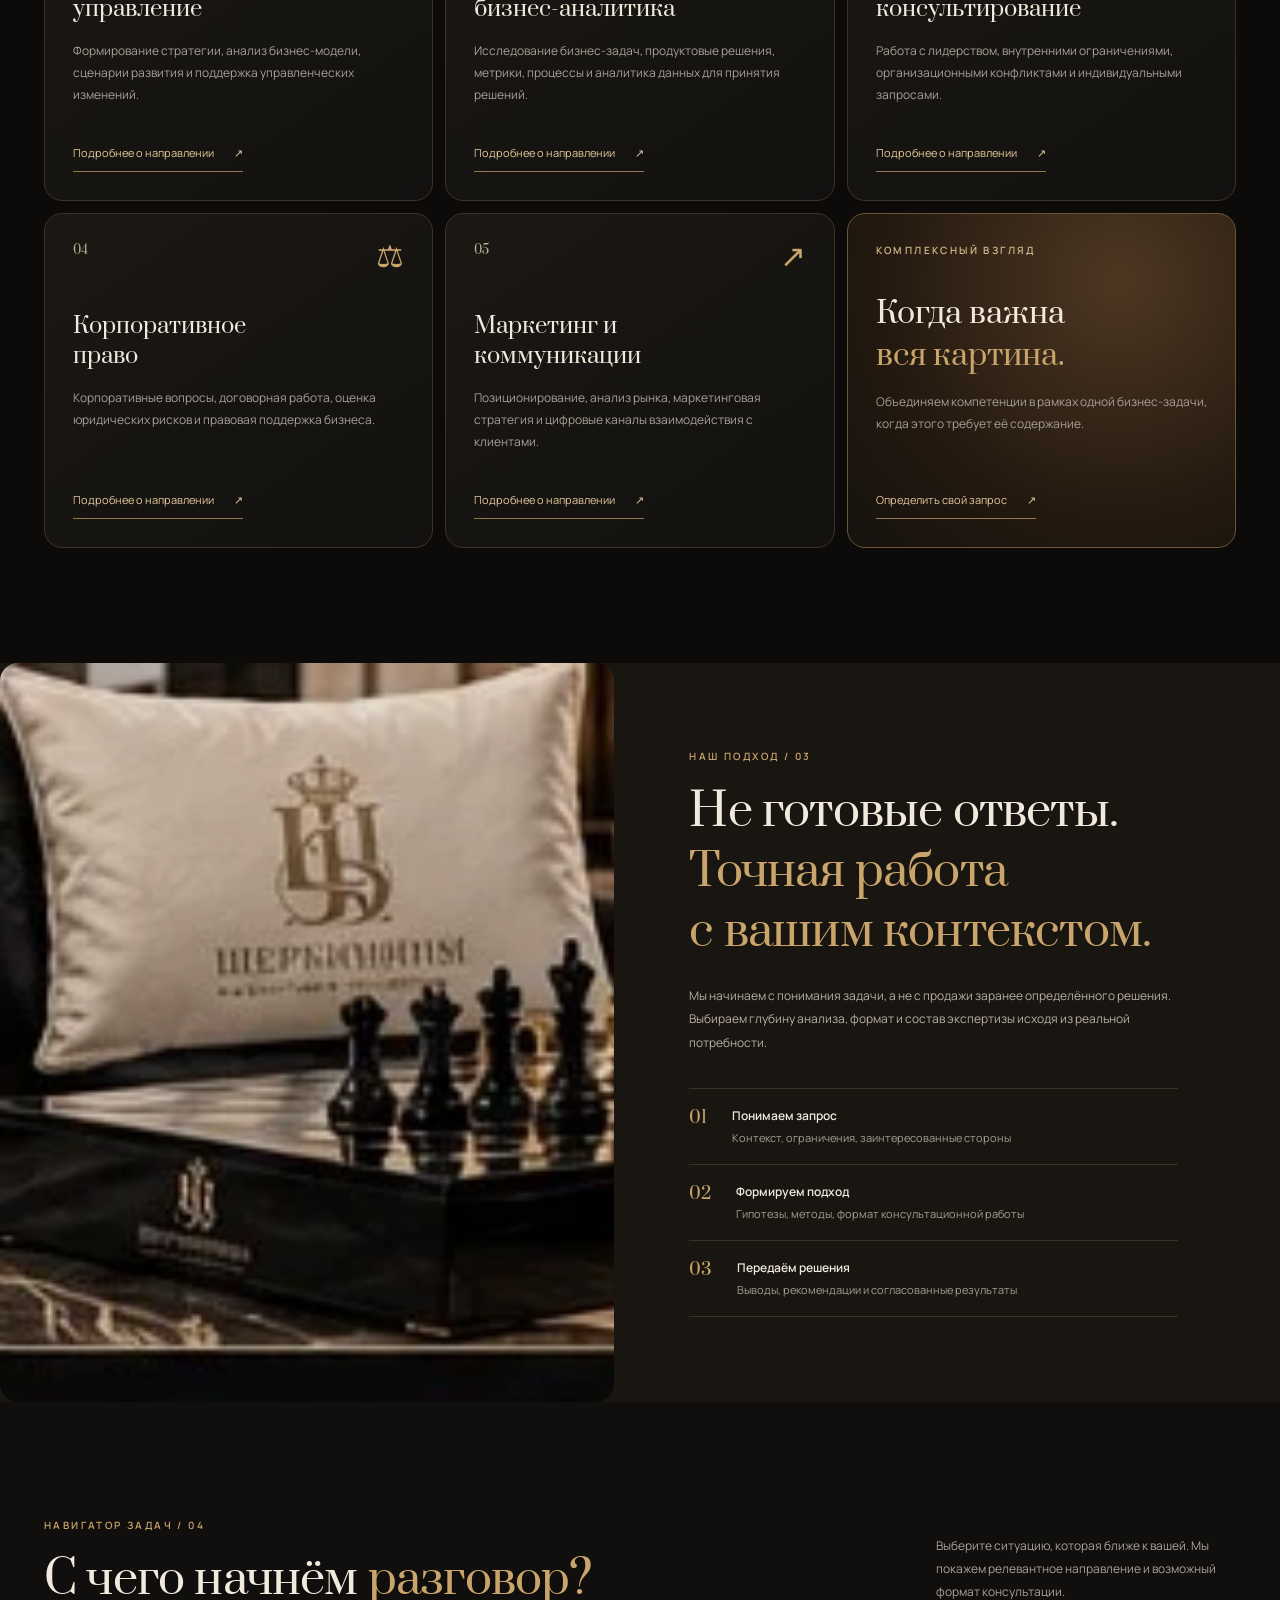
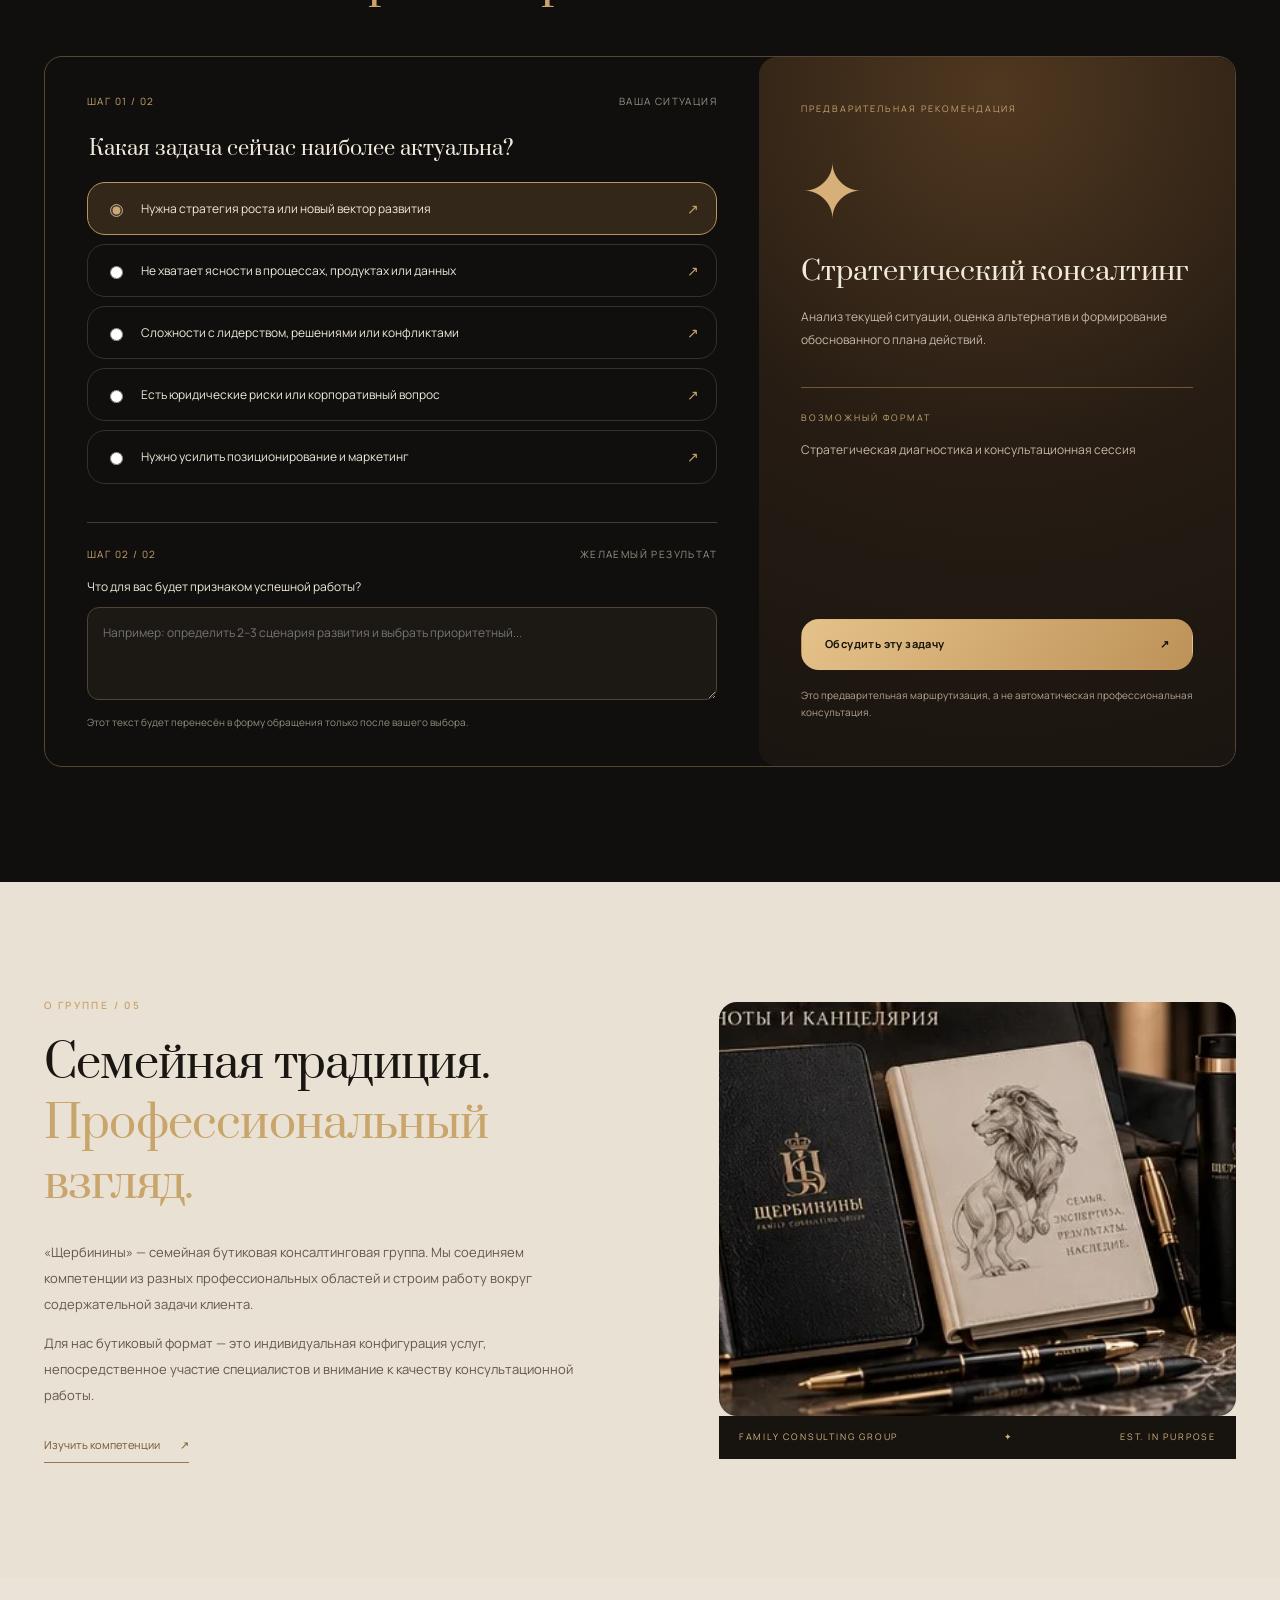
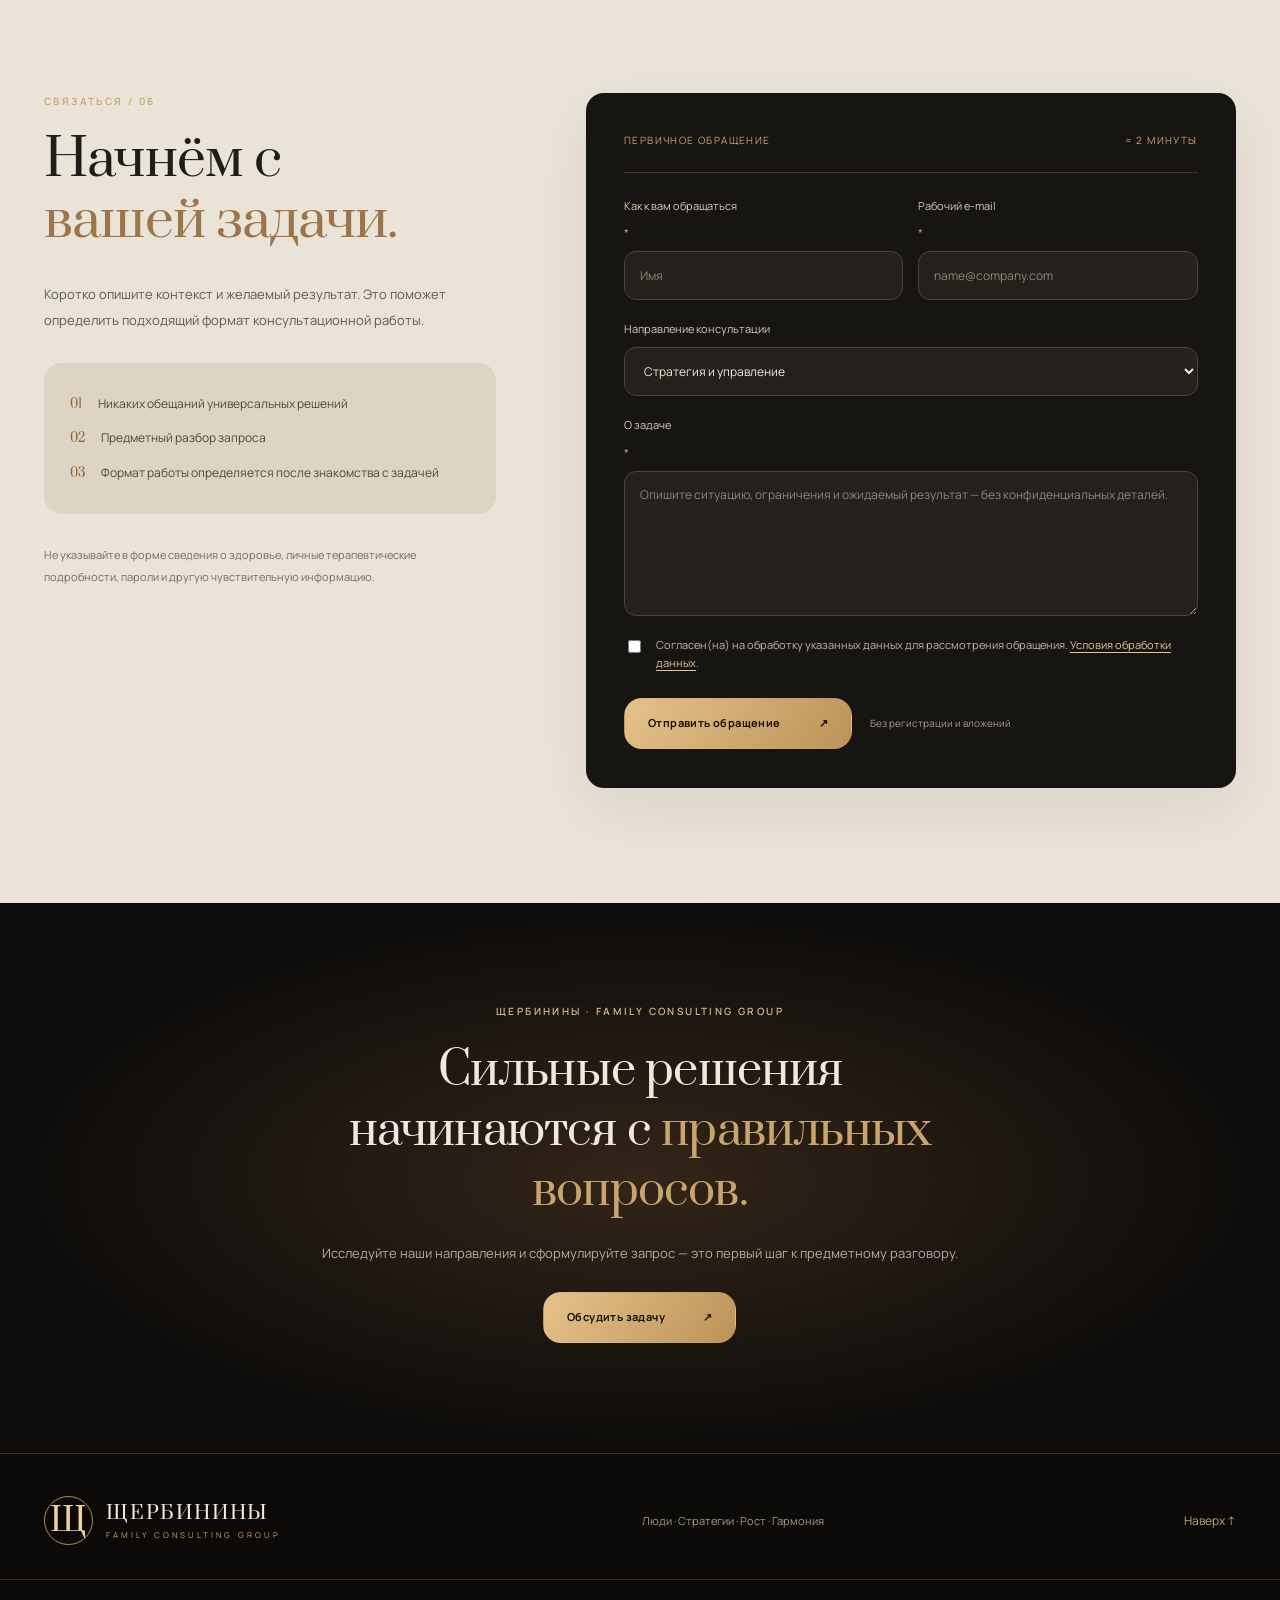
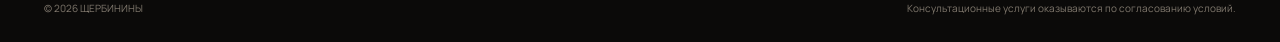
==== commit 153c7e86: "Add files via upload" ====
--- a/index.html
+++ b/index.html
@@ -1,11 +1,24 @@
-<!doctype html><html lang="ru"><head><meta charset="utf-8"><meta name="viewport" content="width=device-width, initial-scale=1"><meta name="theme-color" content="#0b0a09"><meta name="description" content="Щербинины — семейная бутиковая консалтинговая группа. Стратегия, бизнес-аналитика, право, маркетинг и психоаналитическое консультирование."><title>Щербинины — Family Consulting Group</title><link rel="preconnect" href="https://fonts.googleapis.com"><link rel="preconnect" href="https://fonts.gstatic.com" crossorigin><link href="https://fonts.googleapis.com/css2?family=Manrope:wght@400;500;600;700&family=Prata&display=swap" rel="stylesheet"><link rel="stylesheet" href="styles.css"><script src="app.js" defer></script></head><body>
-<a class="skip" href="#main">Перейти к содержанию</a><header class="site-header"><a class="brand" href="#top" aria-label="Щербинины — на главную"><span class="brand-monogram">Щ</span><span><strong>ЩЕРБИНИНЫ</strong><small>FAMILY CONSULTING GROUP</small></span></a><nav id="nav" class="nav" aria-label="Основная навигация"><a href="#expertise">Экспертиза</a><a href="#approach">Подход</a><a href="#navigator">Подбор решения</a><a href="#about">О группе</a></nav><a class="header-action" href="#navigator">Обсудить задачу <span>↗</span></a><button class="menu-toggle" id="menuToggle" aria-controls="nav" aria-expanded="false" aria-label="Открыть меню"><span></span><span></span><span></span></button></header>
-<main id="main"><section class="hero" id="top"><div class="hero-glow"></div><div class="container hero-grid"><div class="hero-copy"><div class="eyebrow"><span class="line"></span> СЕМЕЙНАЯ БУТИКОВАЯ КОНСАЛТИНГОВАЯ ГРУППА</div><h1>Искусство видеть <em>глубже.</em><br>Точность действовать <em>лучше.</em></h1><p class="hero-lead">Соединяем стратегическое мышление, аналитическую строгость и понимание человеческой природы, чтобы помогать бизнесу и людям находить решения сложных задач.</p><div class="hero-actions"><a class="btn btn-gold" href="#navigator">Найти решение <span>↗</span></a><a class="btn btn-outline" href="#expertise">Направления экспертизы <span>↓</span></a></div><div class="hero-meta"><span>СТРАТЕГИИ</span><i>✦</i><span>ЛЮДИ</span><i>✦</i><span>РЕШЕНИЯ</span></div></div><div class="hero-art"><div class="hero-art-frame"><img src="assets/crest_symbol.webp" alt="Золотой фамильный герб Щербининых со львами" fetchpriority="high"></div><span class="hero-art-caption">FAMILY · EXPERTISE · LEGACY</span></div></div><div class="hero-bottom container"><span>01 / ПАРТНЁРСТВО И ЭКСПЕРТИЗА</span><span>ЛИСТАЙТЕ ВНИЗ ↓</span></div></section>
+<!doctype html><html lang="ru"><head><meta charset="utf-8"><meta name="viewport" content="width=device-width, initial-scale=1"><meta name="theme-color" content="#0b0a09"><meta name="description" content="Щербинины — семейная бутиковая консалтинговая группа. Стратегия, бизнес-аналитика, право, маркетинг и психоаналитическое консультирование."><title>Щербинины — Family Consulting Group</title><link rel="preconnect" href="https://fonts.googleapis.com"><link rel="preconnect" href="https://fonts.gstatic.com" crossorigin><link href="https://fonts.googleapis.com/css2?family=Manrope:wght@400;500;600;700&family=Prata&display=swap" rel="stylesheet"><link rel="stylesheet" href="styles.css"><script src="config.js" defer></script><script src="app.js" defer></script></head><body>
+<a class="skip" href="#main">Перейти к содержанию</a><header class="site-header"><a class="brand" href="#top" aria-label="Щербинины — на главную"><span class="brand-monogram">Щ</span><span><strong>ЩЕРБИНИНЫ</strong><small>FAMILY CONSULTING GROUP</small></span></a><nav id="nav" class="nav" aria-label="Основная навигация"><a href="#expertise">Экспертиза</a><a href="#approach">Подход</a><a href="#navigator">Подбор решения</a><a href="#about">О группе</a><a href="#contact">Обращение</a></nav><a class="header-action" href="#contact">Обсудить задачу <span>↗</span></a><button class="menu-toggle" id="menuToggle" aria-controls="nav" aria-expanded="false" aria-label="Открыть меню"><span></span><span></span><span></span></button></header>
+<main id="main"><section class="hero" id="top"><div class="container hero-grid"><div class="hero-copy"><div class="eyebrow"><span class="line"></span> СЕМЕЙНАЯ БУТИКОВАЯ КОНСАЛТИНГОВАЯ ГРУППА</div><h1>Искусство видеть <em>глубже.</em><br>Точность действовать <em>лучше.</em></h1><p class="hero-lead">Соединяем стратегическое мышление, аналитическую строгость и понимание человеческой природы, чтобы помогать бизнесу и людям находить решения сложных задач.</p><div class="hero-actions"><a class="btn btn-gold" href="#navigator">Найти решение <span>↗</span></a><a class="btn btn-outline" href="#expertise">Направления экспертизы <span>↓</span></a></div><div class="hero-meta"><span>СТРАТЕГИИ</span><i>✦</i><span>ЛЮДИ</span><i>✦</i><span>РЕШЕНИЯ</span></div></div><div class="hero-art"><div class="hero-art-frame"><img src="assets/crest_symbol.webp" alt="Золотой фамильный герб Щербининых со львами" fetchpriority="high"></div><span class="hero-art-caption">FAMILY · EXPERTISE · LEGACY</span></div></div><div class="hero-bottom container"><span>01 / ПАРТНЁРСТВО И ЭКСПЕРТИЗА</span><span>ЛИСТАЙТЕ ВНИЗ ↓</span></div></section>
 <section class="manifesto"><div class="container manifesto-grid"><span class="section-index">НАША ФИЛОСОФИЯ / 01</span><p>Сложные задачи редко имеют <em>одномерные решения.</em> Мы рассматриваем бизнес как систему, в которой стратегия, процессы и люди неразрывно связаны.</p><div class="manifesto-aside">Не подменяем управленческие решения клиента. Предоставляем экспертизу, инструменты и консультационную поддержку для их подготовки и реализации.</div></div></section>
 <section class="section expertise" id="expertise"><div class="container"><div class="section-heading"><div><div class="eyebrow gold">НАПРАВЛЕНИЯ / 02</div><h2>Экспертиза,<br><em>работающая на задачу.</em></h2></div><p>Отдельные профессиональные направления. Единый стандарт внимательной работы с запросом клиента.</p></div><div class="services"><article class="service-card" data-service="strategy"><div class="service-top"><span>01</span><span class="service-icon">◇</span></div><h3>Стратегия и<br>управление</h3><p>Формирование стратегии, анализ бизнес-модели, сценарии развития и поддержка управленческих изменений.</p><button class="text-link service-trigger" data-service="strategy">Подробнее о направлении <span>↗</span></button></article><article class="service-card" data-service="analytics"><div class="service-top"><span>02</span><span class="service-icon">▤</span></div><h3>Продукты и<br>бизнес-аналитика</h3><p>Исследование бизнес-задач, продуктовые решения, метрики, процессы и аналитика данных для принятия решений.</p><button class="text-link service-trigger" data-service="analytics">Подробнее о направлении <span>↗</span></button></article><article class="service-card" data-service="human"><div class="service-top"><span>03</span><span class="service-icon">✳</span></div><h3>Бизнес-психоаналитическое<br>консультирование</h3><p>Работа с лидерством, внутренними ограничениями, организационными конфликтами и индивидуальными запросами.</p><button class="text-link service-trigger" data-service="human">Подробнее о направлении <span>↗</span></button></article><article class="service-card" data-service="legal"><div class="service-top"><span>04</span><span class="service-icon">⚖</span></div><h3>Корпоративное<br>право</h3><p>Корпоративные вопросы, договорная работа, оценка юридических рисков и правовая поддержка бизнеса.</p><button class="text-link service-trigger" data-service="legal">Подробнее о направлении <span>↗</span></button></article><article class="service-card" data-service="marketing"><div class="service-top"><span>05</span><span class="service-icon">↗</span></div><h3>Маркетинг и<br>коммуникации</h3><p>Позиционирование, анализ рынка, маркетинговая стратегия и цифровые каналы взаимодействия с клиентами.</p><button class="text-link service-trigger" data-service="marketing">Подробнее о направлении <span>↗</span></button></article><article class="service-card service-card-feature"><div class="feature-inner"><span class="eyebrow">КОМПЛЕКСНЫЙ ВЗГЛЯД</span><h3>Когда важна<br><em>вся картина.</em></h3><p>Объединяем компетенции в рамках одной бизнес-задачи, когда этого требует её содержание.</p><a class="text-link" href="#navigator">Определить свой запрос <span>↗</span></a></div></article></div></div></section>
 <section class="editorial" id="approach"><div class="editorial-image"><img src="assets/photo_interior.webp" alt="Интерьер в фирменной чёрно-золотой эстетике" loading="lazy"></div><div class="editorial-content"><div class="eyebrow gold">НАШ ПОДХОД / 03</div><h2>Не готовые ответы.<br><em>Точная работа<br>с вашим контекстом.</em></h2><p>Мы начинаем с понимания задачи, а не с продажи заранее определённого решения. Выбираем глубину анализа, формат и состав экспертизы исходя из реальной потребности.</p><div class="steps"><div><span>01</span><p><strong>Понимаем запрос</strong><small>Контекст, ограничения, заинтересованные стороны</small></p></div><div><span>02</span><p><strong>Формируем подход</strong><small>Гипотезы, методы, формат консультационной работы</small></p></div><div><span>03</span><p><strong>Передаём решения</strong><small>Выводы, рекомендации и согласованные результаты</small></p></div></div></div></section>
-<section class="section navigator" id="navigator"><div class="container"><div class="section-heading"><div><div class="eyebrow gold">НАВИГАТОР ЗАДАЧ / 04</div><h2>С чего начнём <em>разговор?</em></h2></div><p>Выберите ситуацию, которая ближе к вашей. Мы покажем релевантное направление и возможный формат консультации.</p></div><div class="navigator-shell"><div class="navigator-left"><div class="navigator-step">ШАГ 01 / 02 <span>ВАША СИТУАЦИЯ</span></div><fieldset class="problem-list"><legend>Какая задача сейчас наиболее актуальна?</legend><label class="problem-option"><input type="radio" name="problem" value="growth" checked><span>Нужна стратегия роста или новый вектор развития</span><b>↗</b></label><label class="problem-option"><input type="radio" name="problem" value="process"><span>Не хватает ясности в процессах, продуктах или данных</span><b>↗</b></label><label class="problem-option"><input type="radio" name="problem" value="leadership"><span>Сложности с лидерством, решениями или конфликтами</span><b>↗</b></label><label class="problem-option"><input type="radio" name="problem" value="risk"><span>Есть юридические риски или корпоративный вопрос</span><b>↗</b></label><label class="problem-option"><input type="radio" name="problem" value="market"><span>Нужно усилить позиционирование и маркетинг</span><b>↗</b></label></fieldset><div class="navigator-step second">ШАГ 02 / 02 <span>ЖЕЛАЕМЫЙ РЕЗУЛЬТАТ</span></div><label class="field-label" for="outcome">Что для вас будет признаком успешной работы?</label><textarea id="outcome" maxlength="500" rows="3" placeholder="Например: определить 2–3 сценария развития и выбрать приоритетный..."></textarea><div class="field-hint">Текст остаётся в вашем браузере и никуда не отправляется.</div></div><div class="navigator-result" aria-live="polite"><div class="result-eyebrow">ПРЕДВАРИТЕЛЬНАЯ РЕКОМЕНДАЦИЯ</div><div class="result-mark">✦</div><h3 id="resultTitle">Стратегический консалтинг</h3><p id="resultDescription">Анализ текущей ситуации, оценка альтернатив и формирование обоснованного плана действий.</p><div class="result-divider"></div><span class="result-label">ВОЗМОЖНЫЙ ФОРМАТ</span><p class="result-format" id="resultFormat">Стратегическая диагностика и консультационная сессия</p><button class="btn btn-gold result-button" id="downloadBrief">Скачать бриф задачи <span>↓</span></button><small class="result-disclaimer">Это предварительная маршрутизация, а не автоматическая профессиональная консультация.</small></div></div></div></section>
+<section class="section navigator" id="navigator"><div class="container"><div class="section-heading"><div><div class="eyebrow gold">НАВИГАТОР ЗАДАЧ / 04</div><h2>С чего начнём <em>разговор?</em></h2></div><p>Выберите ситуацию, которая ближе к вашей. Мы покажем релевантное направление и возможный формат консультации.</p></div><div class="navigator-shell"><div class="navigator-left"><div class="navigator-step">ШАГ 01 / 02 <span>ВАША СИТУАЦИЯ</span></div><fieldset class="problem-list"><legend>Какая задача сейчас наиболее актуальна?</legend><label class="problem-option"><input type="radio" name="problem" value="growth" checked><span>Нужна стратегия роста или новый вектор развития</span><b>↗</b></label><label class="problem-option"><input type="radio" name="problem" value="process"><span>Не хватает ясности в процессах, продуктах или данных</span><b>↗</b></label><label class="problem-option"><input type="radio" name="problem" value="leadership"><span>Сложности с лидерством, решениями или конфликтами</span><b>↗</b></label><label class="problem-option"><input type="radio" name="problem" value="risk"><span>Есть юридические риски или корпоративный вопрос</span><b>↗</b></label><label class="problem-option"><input type="radio" name="problem" value="market"><span>Нужно усилить позиционирование и маркетинг</span><b>↗</b></label></fieldset><div class="navigator-step second">ШАГ 02 / 02 <span>ЖЕЛАЕМЫЙ РЕЗУЛЬТАТ</span></div><label class="field-label" for="outcome">Что для вас будет признаком успешной работы?</label><textarea id="outcome" maxlength="500" rows="3" placeholder="Например: определить 2–3 сценария развития и выбрать приоритетный..."></textarea><div class="field-hint">Этот текст будет перенесён в форму обращения только после вашего выбора.</div></div><div class="navigator-result" aria-live="polite"><div class="result-eyebrow">ПРЕДВАРИТЕЛЬНАЯ РЕКОМЕНДАЦИЯ</div><div class="result-mark">✦</div><h3 id="resultTitle">Стратегический консалтинг</h3><p id="resultDescription">Анализ текущей ситуации, оценка альтернатив и формирование обоснованного плана действий.</p><div class="result-divider"></div><span class="result-label">ВОЗМОЖНЫЙ ФОРМАТ</span><p class="result-format" id="resultFormat">Стратегическая диагностика и консультационная сессия</p><button class="btn btn-gold result-button" id="downloadBrief">Обсудить эту задачу <span>↗</span></button><small class="result-disclaimer">Это предварительная маршрутизация, а не автоматическая профессиональная консультация.</small></div></div></div></section>
 <section class="section about" id="about"><div class="container about-grid"><div><div class="eyebrow gold">О ГРУППЕ / 05</div><h2>Семейная традиция.<br><em>Профессиональный взгляд.</em></h2><p>«Щербинины» — семейная бутиковая консалтинговая группа. Мы соединяем компетенции из разных профессиональных областей и строим работу вокруг содержательной задачи клиента.</p><p>Для нас бутиковый формат — это индивидуальная конфигурация услуг, непосредственное участие специалистов и внимание к качеству консультационной работы.</p><a class="text-link" href="#expertise">Изучить компетенции <span>↗</span></a></div><div class="about-visual"><img src="assets/photo_stationery.webp" alt="Фирменные блокноты и письменные принадлежности Щербининых" loading="lazy"><div class="visual-caption">FAMILY CONSULTING GROUP <span>✦</span> EST. IN PURPOSE</div></div></div></section>
-<section class="closing"><div class="container closing-content"><div class="eyebrow">ЩЕРБИНИНЫ · FAMILY CONSULTING GROUP</div><h2>Сильные решения<br>начинаются с <em>правильных вопросов.</em></h2><p>Исследуйте наши направления и сформулируйте запрос — это первый шаг к предметному разговору.</p><a class="btn btn-gold" href="#navigator">Определить направление <span>↗</span></a></div></section></main>
-<footer class="footer"><div class="container footer-grid"><div class="footer-brand"><span class="brand-monogram">Щ</span><div><strong>ЩЕРБИНИНЫ</strong><small>FAMILY CONSULTING GROUP</small></div></div><p>Люди · Стратегии · Рост · Гармония</p><a href="#top">Наверх ↑</a></div><div class="container footer-bottom"><span>© <span id="year"></span> ЩЕРБИНИНЫ</span><span>Демонстрационная версия интерфейса. Приём обращений пока не подключён.</span></div></footer>
+<section class="section contact" id="contact" aria-labelledby="contactTitle">
+<div class="container contact-grid"><div class="contact-intro"><div class="eyebrow gold">СВЯЗАТЬСЯ / 06</div><h2 id="contactTitle">Начнём с<br><em>вашей задачи.</em></h2>
+<p>Коротко опишите контекст и желаемый результат. Это поможет определить подходящий формат консультационной работы.</p>
+<div class="contact-note"><span>01</span> Никаких обещаний универсальных решений<br><span>02</span> Предметный разбор запроса<br><span>03</span> Формат работы определяется после знакомства с задачей</div>
+<p class="contact-privacy">Не указывайте в форме сведения о здоровье, личные терапевтические подробности, пароли и другую чувствительную информацию.</p></div>
+<div class="contact-panel"><form id="contactForm" novalidate>
+<div class="form-top"><span>ПЕРВИЧНОЕ ОБРАЩЕНИЕ</span><span>≈ 2 МИНУТЫ</span></div>
+<div class="form-row"><label>Как к вам обращаться <span aria-hidden="true">*</span><input name="name" autocomplete="name" maxlength="100" required placeholder="Имя"></label><label>Рабочий e-mail <span aria-hidden="true">*</span><input name="email" type="email" autocomplete="email" maxlength="150" required placeholder="name@company.com"></label></div>
+<label>Направление консультации<select name="service" id="contactService"><option value="strategy">Стратегия и управление</option><option value="analytics">Продукты и бизнес-аналитика</option><option value="human">Бизнес-психоаналитическое консультирование</option><option value="legal">Корпоративное право</option><option value="marketing">Маркетинг и коммуникации</option><option value="unsure">Нужна помощь с выбором</option></select></label>
+<label>О задаче <span aria-hidden="true">*</span><textarea name="message" id="contactMessage" rows="5" minlength="15" maxlength="2500" required placeholder="Опишите ситуацию, ограничения и ожидаемый результат — без конфиденциальных деталей."></textarea></label>
+<label class="consent"><input type="checkbox" id="consent" required><span>Согласен(на) на обработку указанных данных для рассмотрения обращения. <a href="privacy.html" target="_blank" rel="noopener">Условия обработки данных</a>.</span></label>
+<div class="form-actions"><button class="btn btn-gold" type="submit" id="contactSubmit">Отправить обращение <span>↗</span></button><span class="form-caption">Без регистрации и вложений</span></div>
+<p class="form-status" id="formStatus" role="status" aria-live="polite"></p>
+</form></div></div></section><section class="closing"><div class="container closing-content"><div class="eyebrow">ЩЕРБИНИНЫ · FAMILY CONSULTING GROUP</div><h2>Сильные решения<br>начинаются с <em>правильных вопросов.</em></h2><p>Исследуйте наши направления и сформулируйте запрос — это первый шаг к предметному разговору.</p><a class="btn btn-gold" href="#contact">Обсудить задачу <span>↗</span></a></div></section></main>
+<footer class="footer"><div class="container footer-grid"><div class="footer-brand"><span class="brand-monogram">Щ</span><div><strong>ЩЕРБИНИНЫ</strong><small>FAMILY CONSULTING GROUP</small></div></div><p>Люди · Стратегии · Рост · Гармония</p><a href="#top">Наверх ↑</a></div><div class="container footer-bottom"><span>© <span id="year"></span> ЩЕРБИНИНЫ</span><span>Консультационные услуги оказываются по согласованию условий.</span></div></footer>
 <dialog id="serviceDialog" class="service-dialog" aria-labelledby="dialogTitle"><button class="dialog-close" id="dialogClose" aria-label="Закрыть">×</button><div class="eyebrow gold">НАПРАВЛЕНИЕ ЭКСПЕРТИЗЫ</div><h2 id="dialogTitle"></h2><p id="dialogIntro"></p><h3>С чем работаем</h3><ul id="dialogItems"></ul><div class="dialog-actions"><button class="btn btn-gold" id="dialogChoose">Подобрать решение ↗</button></div></dialog></body></html>
--- a/styles.css
+++ b/styles.css
@@ -1 +1,60 @@
 :root{--bg:#0c0b0a;--panel:#151310;--panel2:#1b1814;--line:#3a3226;--gold:#c9a46b;--gold-light:#ecd2a0;--ivory:#f1e9dc;--muted:#aaa399;--serif:'Prata',Georgia,serif;--sans:'Manrope',Arial,sans-serif}*{box-sizing:border-box}html{scroll-behavior:smooth}body{margin:0;background:var(--bg);color:var(--ivory);font-family:var(--sans);font-size:14px;line-height:1.65}button,textarea{font:inherit}button{cursor:pointer}a{color:inherit;text-decoration:none}img{display:block;max-width:100%}::selection{background:var(--gold);color:#111}.skip{position:absolute;top:-60px;left:20px;background:#fff;color:#111;padding:10px;z-index:20}.skip:focus{top:10px}.container{max-width:1330px;margin:auto;padding:0 44px}.site-header{height:90px;padding:0 44px;display:flex;align-items:center;justify-content:space-between;gap:25px;border-bottom:1px solid #ffffff17;background:#0c0b0aed;backdrop-filter:blur(16px);position:sticky;top:0;z-index:10}.brand,.footer-brand{display:flex;align-items:center;gap:13px;flex-shrink:0}.brand-monogram{width:49px;height:49px;border:1px solid #b38a53;border-radius:50%;display:grid;place-items:center;color:var(--gold-light);font:32px var(--serif)}.brand strong,.footer-brand strong{display:block;font:19px var(--serif);letter-spacing:1.8px}.brand small,.footer-brand small{display:block;font-size:8px;letter-spacing:3px;color:var(--gold);margin-top:2px}.nav{display:flex;align-items:center;gap:31px}.nav a{font-size:11px;color:#c8c0b6;transition:color .2s}.nav a:hover,.text-link:hover{color:var(--gold-light)}.header-action{border-bottom:1px solid var(--gold);padding-bottom:8px;font-size:11px;white-space:nowrap}.header-action span{color:var(--gold);margin-left:12px}.menu-toggle{display:none}.hero{min-height:700px;position:relative;overflow:hidden;background:radial-gradient(ellipse at 80% 40%,#332519 0%,#17120e 33%,#0c0b0a 72%)}.hero:before{content:'';position:absolute;inset:0;background:linear-gradient(90deg,#0b0a09 0%,transparent 80%),repeating-linear-gradient(90deg,transparent 0,transparent 119px,#ffffff04 120px);pointer-events:none}.hero-grid{position:relative;min-height:645px;display:grid;grid-template-columns:1.05fr .95fr;align-items:center;gap:20px}.hero-copy{padding:62px 0 70px;z-index:1}.eyebrow{color:#d3b88b;font-size:10px;letter-spacing:2.4px;font-weight:600}.eyebrow .line{display:inline-block;width:32px;border-top:1px solid var(--gold);vertical-align:middle;margin-right:14px}.eyebrow.gold{color:var(--gold)}h1,h2,h3,p{margin-top:0}h1,h2,h3{font-weight:400}h1,h2{font-family:var(--serif);line-height:1.34}h1{font-size:clamp(36px,4.1vw,63px);letter-spacing:-1.6px;margin:32px 0 26px}h1 em,h2 em,.feature-inner em{font-style:normal;color:var(--gold)}.hero-lead{max-width:520px;font-size:14px;line-height:1.95;color:#bcb5ab}.hero-actions{display:flex;gap:12px;flex-wrap:wrap;margin-top:35px}.btn{border:1px solid transparent;min-height:51px;padding:0 23px;display:inline-flex;align-items:center;justify-content:space-between;gap:38px;font-size:11px;font-weight:700;letter-spacing:.4px;transition:transform .2s,background .2s}.btn:hover{transform:translateY(-2px)}.btn-gold{background:linear-gradient(125deg,#e5c28a,#bd9258);color:#17110a}.btn-outline{border-color:#756348;color:#eee1ce;background:#ffffff04}.btn-outline:hover{background:#ffffff0c}.hero-meta{display:flex;gap:17px;align-items:center;margin-top:70px;color:#948c81;font-size:9px;letter-spacing:2px}.hero-meta i{color:var(--gold);font-style:normal}.hero-art{position:relative;display:flex;align-items:center;justify-content:center;min-width:0}.hero-art-frame{width:min(100%,570px);aspect-ratio:1/1;display:flex;align-items:center;justify-content:center;mask-image:radial-gradient(ellipse at center,#000 49%,transparent 78%)}.hero-art img{width:110%;max-width:none;mix-blend-mode:screen;filter:contrast(1.08) saturate(.9)}.hero-art-caption{position:absolute;bottom:12px;color:#b79b71;font-size:9px;letter-spacing:3px}.hero-bottom{position:relative;display:flex;justify-content:space-between;padding-bottom:24px;color:#8d8378;font-size:9px;letter-spacing:2px}.manifesto{background:#eae1d3;color:#1e1a16;padding:62px 0}.manifesto-grid{display:grid;grid-template-columns:180px 1fr 250px;align-items:start;gap:45px}.section-index{font-size:10px;letter-spacing:1.5px;color:#8c6d42}.manifesto p{font:clamp(19px,2vw,29px)/1.55 var(--serif);margin:0}.manifesto p em{font-style:normal;color:#9d7442}.manifesto-aside{border-left:1px solid #b5a78f;padding-left:24px;color:#6e655a;font-size:12px;line-height:1.9}.section{padding:115px 0}.section-heading{display:flex;justify-content:space-between;gap:40px;align-items:end;margin-bottom:46px}.section-heading h2,.about h2,.editorial h2,.closing h2{font-size:clamp(30px,3.5vw,49px);margin:16px 0 0;letter-spacing:-.8px}.section-heading>p{max-width:300px;color:var(--muted);font-size:12px;line-height:1.9;margin-bottom:6px}.services{display:grid;grid-template-columns:repeat(3,1fr);gap:12px}.service-card{background:linear-gradient(145deg,#1b1814,#12110f);border:1px solid #3b342b;min-height:335px;padding:28px;display:flex;flex-direction:column;transition:border-color .25s,transform .25s}.service-card:hover{border-color:#ad8b5b;transform:translateY(-3px)}.service-top{display:flex;justify-content:space-between;align-items:start;color:#b8a78d;font:12px var(--serif)}.service-icon{font-size:31px;color:var(--gold);line-height:1}.service-card h3{font:22px/1.4 var(--serif);margin:38px 0 14px;min-height:62px}.service-card p{font-size:12px;color:#a7a097;line-height:1.85}.text-link{display:inline-flex;gap:20px;align-items:center;background:none;border:0;border-bottom:1px solid #96774d;color:#e5c99b;padding:0 0 8px;text-align:left;width:max-content;max-width:100%;font-size:11px;margin-top:auto}.service-card-feature{background:radial-gradient(circle at 70% 20%,#4d3722,#22180f 65%,#16120e);border-color:#6e5437}.feature-inner{display:flex;flex-direction:column;height:100%}.feature-inner h3{font-size:30px;margin:35px 0 14px}.editorial{display:grid;grid-template-columns:48% 52%;background:#191612;min-height:600px}.editorial-image{position:relative;overflow:hidden;background:#231c15}.editorial-image img{width:100%;height:100%;object-fit:cover;filter:brightness(.72) saturate(.72)}.editorial-image:after{content:'';position:absolute;inset:0;background:linear-gradient(90deg,transparent,#19161288)}.editorial-content{padding:85px min(8vw,115px) 85px 75px}.editorial h2{margin:18px 0 22px}.editorial-content>p{font-size:12px;color:#b8aea2;line-height:1.95;max-width:510px}.steps{margin-top:34px;border-top:1px solid var(--line)}.steps>div{display:flex;gap:25px;border-bottom:1px solid var(--line);padding:17px 0}.steps span{font:17px var(--serif);color:var(--gold)}.steps p{margin:0}.steps strong{display:block;font-size:12px;font-weight:600}.steps small{display:block;color:#a69d91;font-size:11px;margin-top:3px}.navigator{background:#100f0d}.navigator-shell{display:grid;grid-template-columns:1.2fr .8fr;border:1px solid #574632}.navigator-left{padding:36px 42px}.navigator-step{display:flex;justify-content:space-between;gap:10px;font-size:10px;color:var(--gold);letter-spacing:1.4px}.navigator-step span{color:#999083}.problem-list{border:0;padding:0;margin:25px 0 0;min-width:0}.problem-list legend{font:20px/1.5 var(--serif);margin-bottom:18px}.problem-option{display:flex;align-items:center;gap:15px;border:1px solid #383129;padding:14px 17px;margin-bottom:9px;cursor:pointer;transition:background .2s,border-color .2s}.problem-option:has(input:checked){background:#332719;border-color:#bb9561}.problem-option input{accent-color:#cda870;flex-shrink:0}.problem-option span{font-size:12px;flex:1}.problem-option b{font-weight:400;color:var(--gold)}.navigator-step.second{border-top:1px solid #4a3a2b;margin-top:29px;padding-top:23px}.field-label{display:block;margin:15px 0 10px;font-size:12px}.navigator textarea{width:100%;resize:vertical;min-height:93px;background:#1c1915;border:1px solid #524334;color:var(--ivory);padding:15px;outline:0;font-size:12px}.navigator textarea:focus{border-color:var(--gold)}.field-hint{color:#948c81;font-size:10px;margin-top:8px}.navigator-result{background:radial-gradient(circle at 50% 5%,#503820,#261c13 52%,#1a1510);padding:45px 42px;display:flex;flex-direction:column;align-items:flex-start}.result-eyebrow,.result-label{font-size:9px;color:#c6a471;letter-spacing:2px}.result-mark{font:75px var(--serif);color:#d6b078;margin:28px 0 8px}.navigator-result h3{font:27px/1.4 var(--serif);margin-bottom:15px}.navigator-result>p{font-size:12px;line-height:1.9;color:#c5b8a6}.result-divider{width:100%;border-top:1px solid #6e563c;margin:23px 0}.result-format{margin-top:13px}.result-button{width:100%;margin-top:auto}.result-disclaimer{color:#b4a391;font-size:10px;line-height:1.7;margin-top:17px}.about{background:#e9e1d4;color:#1a1713}.about-grid{display:grid;grid-template-columns:1fr .9fr;gap:100px;align-items:center}.about h2{margin:20px 0 25px}.about p{font-size:13px;color:#62584b;line-height:2;max-width:560px}.about .text-link{margin-top:15px;color:#77552e}.about-visual{position:relative}.about-visual img{width:100%;aspect-ratio:1.25;object-fit:cover;filter:saturate(.75)}.visual-caption{background:#17130f;color:#d4b482;padding:14px 20px;font-size:9px;letter-spacing:1.8px;display:flex;justify-content:space-between}.closing{padding:100px 0 110px;text-align:center;background:radial-gradient(ellipse at center,#332519,#0c0b0a 72%)}.closing-content{max-width:850px}.closing h2{margin:22px 0}.closing p{font-size:13px;color:#b7ac9c;margin-bottom:28px}.footer{border-top:1px solid #3b3024;background:#0b0a09;padding:42px 0 25px}.footer-grid{display:flex;align-items:center;justify-content:space-between;gap:20px}.footer-grid p{font-size:11px;color:#a89b87;margin:0}.footer-grid>a{color:#c5a576;font-size:12px}.footer-bottom{border-top:1px solid #332b22;margin-top:34px;padding-top:20px;display:flex;justify-content:space-between;gap:20px;color:#81796e;font-size:10px}.service-dialog{max-width:590px;width:calc(100% - 32px);background:#191510;color:#eee4d5;border:1px solid #b28c57;padding:45px;box-shadow:0 25px 90px #000a}.service-dialog::backdrop{background:#050403d9;backdrop-filter:blur(6px)}.service-dialog h2{font:31px/1.4 var(--serif);margin:22px 0}.service-dialog p,.service-dialog li{font-size:13px;color:#b9ac9a;line-height:1.9}.service-dialog h3{font:17px var(--serif);margin:28px 0 12px}.service-dialog ul{padding-left:20px}.service-dialog li{margin-bottom:8px}.dialog-close{position:absolute;top:15px;right:19px;background:none;border:0;color:var(--gold);font-size:29px}.dialog-actions{margin-top:30px}@media(max-width:1100px){.nav{gap:15px}.site-header{padding:0 24px}.container{padding:0 26px}.manifesto-grid{grid-template-columns:130px 1fr;gap:25px}.manifesto-aside{grid-column:2}.editorial-content{padding:60px 35px}.service-card{padding:22px}.service-card h3{font-size:19px}}@media(max-width:760px){.site-header{height:75px;padding:0 18px}.brand strong{font-size:15px}.brand small{font-size:7px;letter-spacing:1.8px}.brand-monogram{width:40px;height:40px;font-size:26px}.header-action{display:none}.menu-toggle{display:flex;flex-direction:column;gap:5px;background:none;border:0;padding:10px}.menu-toggle span{width:22px;height:1px;background:var(--gold)}.nav{display:none;position:absolute;top:75px;left:0;right:0;background:#17130f;padding:20px;flex-direction:column;align-items:stretch;border-bottom:1px solid #5d462c}.nav.open{display:flex}.nav a{font-size:13px;padding:8px}.container{padding:0 20px}.hero-grid{display:flex;flex-direction:column-reverse;gap:0;min-height:0}.hero-art{height:275px;width:100%;margin-top:20px}.hero-art-frame{height:310px;width:310px}.hero-art-caption{bottom:0}.hero-copy{padding:35px 0 30px}.hero h1{font-size:clamp(32px,8vw,48px);margin:24px 0}.hero-meta{margin-top:36px;gap:10px;letter-spacing:1px}.hero-bottom{padding:25px 20px}.manifesto{padding:45px 0}.manifesto-grid{display:block}.manifesto p{margin:18px 0}.manifesto-aside{margin-top:22px}.section{padding:70px 0}.section-heading{display:block}.section-heading>p{margin-top:17px;max-width:520px}.services{grid-template-columns:1fr 1fr}.service-card{min-height:310px}.service-card h3{font-size:19px;margin:28px 0 10px}.editorial{display:block}.editorial-image{height:300px}.editorial-content{padding:55px 24px}.navigator-shell{grid-template-columns:1fr}.navigator-left,.navigator-result{padding:30px 23px}.navigator-result{min-height:420px}.about-grid{grid-template-columns:1fr;gap:40px}.footer-grid{flex-wrap:wrap}.footer-bottom{flex-direction:column}}@media(max-width:490px){.services{grid-template-columns:1fr}.service-card{min-height:260px}.service-card h3{min-height:0}.hero-actions{flex-direction:column;align-items:stretch}.hero-actions .btn{width:100%}.hero-meta{font-size:8px}.hero-bottom{font-size:8px}.navigator-step{font-size:9px}.footer-grid{align-items:start;flex-direction:column}.service-dialog{padding:28px 22px}}@media(prefers-reduced-motion:reduce){html{scroll-behavior:auto}*,*:before,*:after{transition:none!important}}
+
+/* V2 / Design system — quiet precision, soft geometry */
+:root{--radius-xs:8px;--radius-sm:12px;--radius-md:18px;--radius-lg:24px;--radius-xl:32px;--focus:#f0c98d;--ease:cubic-bezier(.22,1,.36,1)}
+:focus-visible{outline:2px solid var(--focus);outline-offset:4px}
+button,a,input,textarea,select{-webkit-tap-highlight-color:transparent}
+button:focus:not(:focus-visible),a:focus:not(:focus-visible){outline:none}
+.btn,.header-action,.service-card,.problem-option,.navigator-shell,.navigator-result,.service-dialog,.about-visual,.about-visual img,.editorial-image,.contact-panel,.contact-note{border-radius:var(--radius-md)}
+.btn{position:relative;transition:transform .24s var(--ease),background-color .2s,border-color .2s,filter .2s;will-change:transform}
+.btn:hover{transform:translateY(-1px);filter:brightness(1.035)}
+.btn:active{transform:translateY(2px) scale(.985);filter:brightness(.96);transition-duration:.12s}
+.btn:disabled{opacity:.55;cursor:wait;transform:none}
+.text-link,.header-action,.dialog-close{transition:transform .2s var(--ease),color .2s}
+.text-link:active,.header-action:active,.dialog-close:active{transform:translateY(2px)}
+.service-card{transition:transform .35s var(--ease),border-color .3s,background-color .3s}
+.service-card:hover{transform:translateY(-2px)}
+.service-card:active{transform:translateY(0)}
+.problem-option{transition:border-color .2s,background .2s,transform .2s var(--ease)}
+.problem-option:active{transform:scale(.993)}
+.hero-art-frame{mask-image:none;-webkit-mask-image:none;overflow:hidden;border-radius:50%;isolation:isolate}
+.hero-art img{width:100%;height:100%;object-fit:contain;mix-blend-mode:normal;filter:none}
+.editorial-image:after{display:none}
+.editorial-image img{filter:saturate(.86) brightness(.9)}
+.about-visual img{filter:saturate(.9)}
+.hero{background:radial-gradient(ellipse at 85% 38%,#211b15 0%,#12100e 47%,#0c0b0a 83%)}
+.hero:before{background:repeating-linear-gradient(90deg,transparent 0,transparent 119px,#ffffff04 120px)}
+.navigator-shell{overflow:hidden}
+.service-dialog{border-radius:var(--radius-lg)}
+.navigator textarea,.contact input:not([type=checkbox]),.contact textarea,.contact select{border-radius:var(--radius-sm)}
+.contact{background:#eae3d8;color:#211d18}
+.contact-grid{display:grid;grid-template-columns:.82fr 1.18fr;gap:clamp(30px,7vw,110px);align-items:start}
+.contact h2{font:clamp(38px,4vw,58px)/1.2 var(--serif);margin:20px 0 28px;letter-spacing:-.8px}
+.contact h2 em{color:#9c754a;font-style:normal}
+.contact-intro>p{max-width:420px;color:#62594d;font-size:13px;line-height:2}
+.contact-note{background:#ded4c4;padding:24px 26px;font-size:12px;line-height:2.8;margin:30px 0;color:#50473b}
+.contact-note span{font-family:var(--serif);color:#8b663e;margin-right:14px}
+.contact-privacy{font-size:11px!important;color:#766b5f!important}
+.contact-panel{background:#171511;color:#f2e8d8;padding:clamp(22px,3vw,42px);box-shadow:0 20px 65px #281b0c13}
+.form-top{display:flex;justify-content:space-between;gap:10px;color:#bfa77f;font-size:10px;letter-spacing:1.4px;padding-bottom:24px;border-bottom:1px solid #403629;margin-bottom:24px}
+.contact form label:not(.consent){display:flex;flex-direction:column;gap:9px;margin-bottom:20px;font-size:11px;color:#d8cbb8}
+.contact form label>span[aria-hidden]{color:#d8ae70}
+.form-row{display:grid;grid-template-columns:1fr 1fr;gap:15px}
+.contact input:not([type=checkbox]),.contact textarea,.contact select{width:100%;padding:14px 15px;background:#24201b;border:1px solid #504333;color:#f3eadf;outline:none;font:12px var(--sans);min-height:49px;transition:border-color .2s,background .2s}
+.contact input:focus,.contact textarea:focus,.contact select:focus{border-color:#c9a46b;background:#2b241d}
+.contact textarea{resize:vertical;min-height:145px}
+.contact input::placeholder,.contact textarea::placeholder{color:#938679}
+.consent{display:flex;gap:12px;align-items:start;font-size:11px;line-height:1.7;color:#c4b7a7;cursor:pointer}
+.consent input{accent-color:#c9a46b;margin-top:4px}
+.consent a{text-decoration:underline;text-underline-offset:3px;color:#e3c493}
+.form-actions{display:flex;gap:18px;align-items:center;margin-top:25px;flex-wrap:wrap}
+.form-caption{font-size:10px;color:#a69a8b}
+.form-status{margin:18px 0 0;font-size:12px;line-height:1.7}
+.form-status:empty{display:none}
+.form-status.is-warning{color:#f0c58b}
+.form-status.is-success{color:#bcd8b0}
+.reveal{opacity:0;transform:translateY(18px);transition:opacity .75s var(--ease),transform .75s var(--ease)}
+.reveal.is-visible{opacity:1;transform:translateY(0)}
+@media(max-width:900px){.contact-grid{grid-template-columns:1fr;gap:26px}.contact-intro>p{max-width:680px}}
+@media(max-width:560px){.form-row{grid-template-columns:1fr;gap:0}.contact-panel{padding:22px}.form-actions .btn{width:100%}.contact-note{padding:17px}.hero-art-frame{border-radius:50%}}
+@media(prefers-reduced-motion:reduce){.reveal{opacity:1;transform:none;transition:none}.btn:active,.problem-option:active{transform:none}}
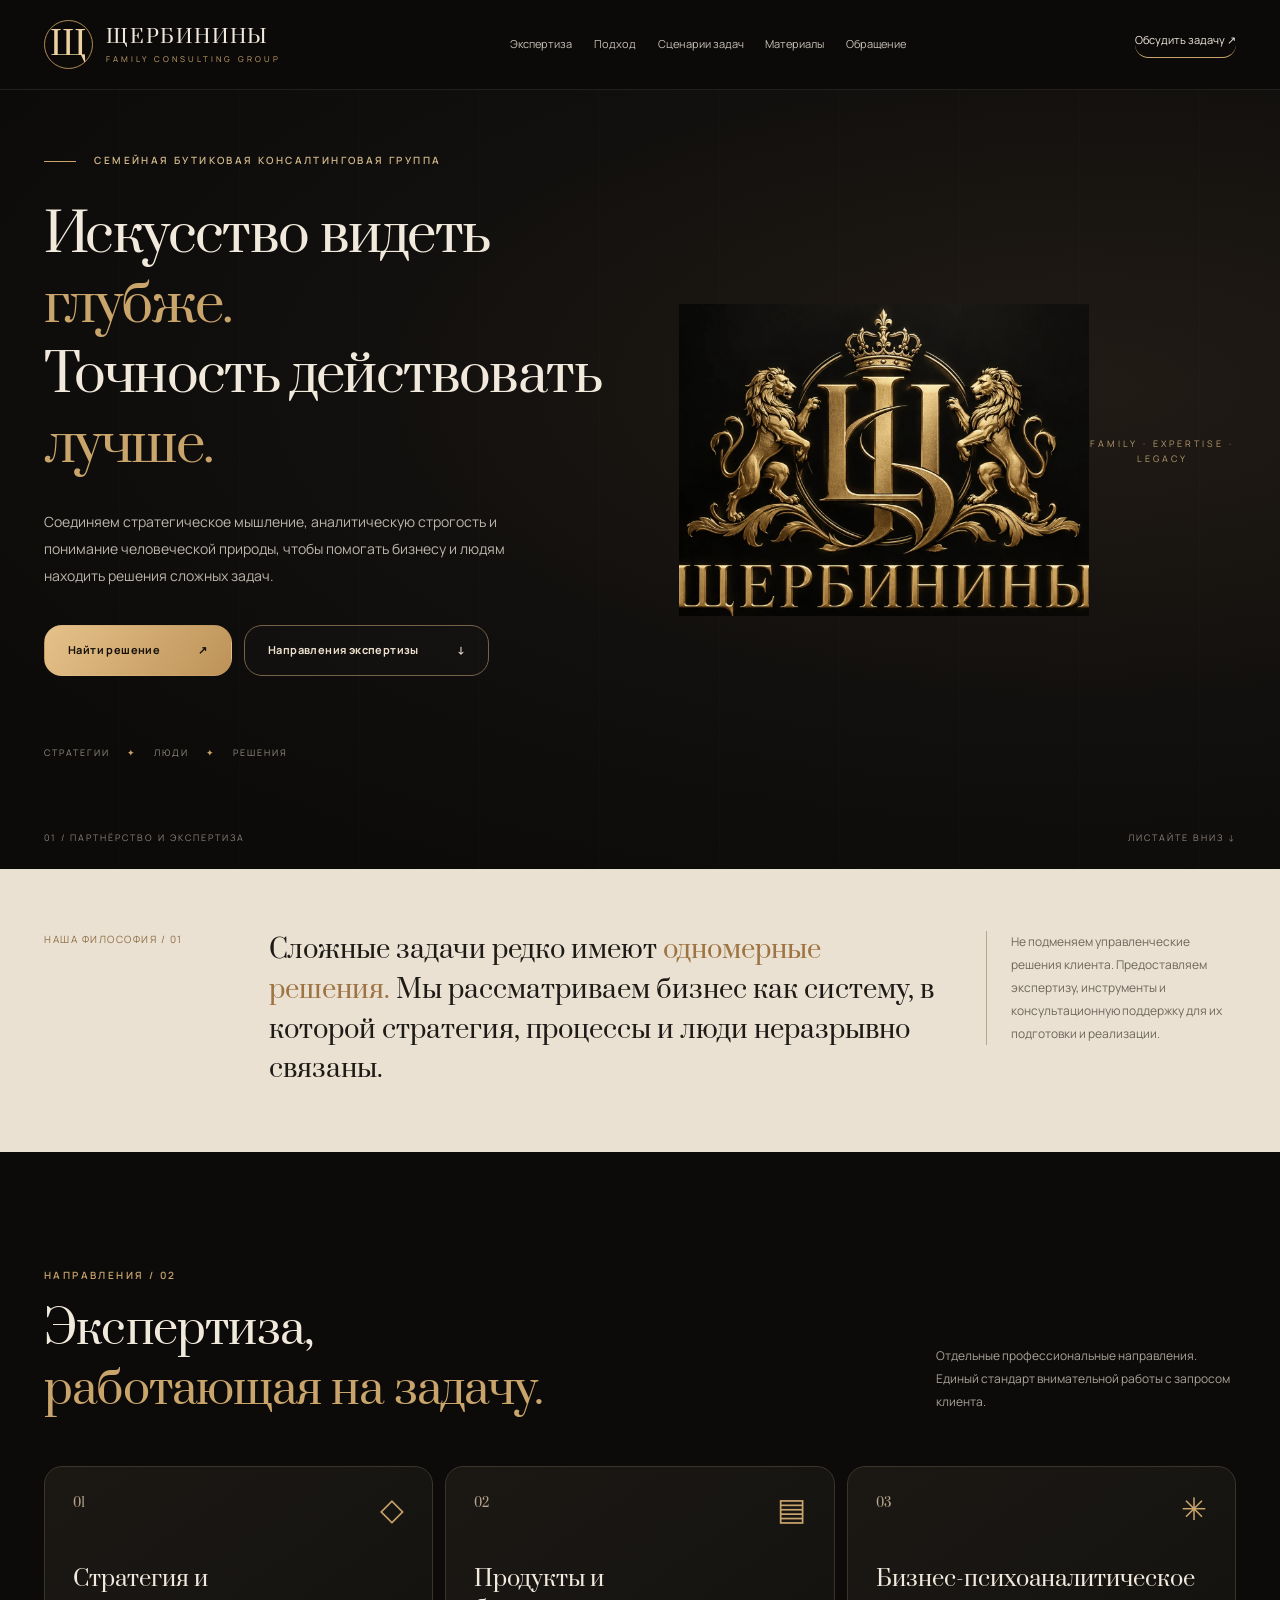
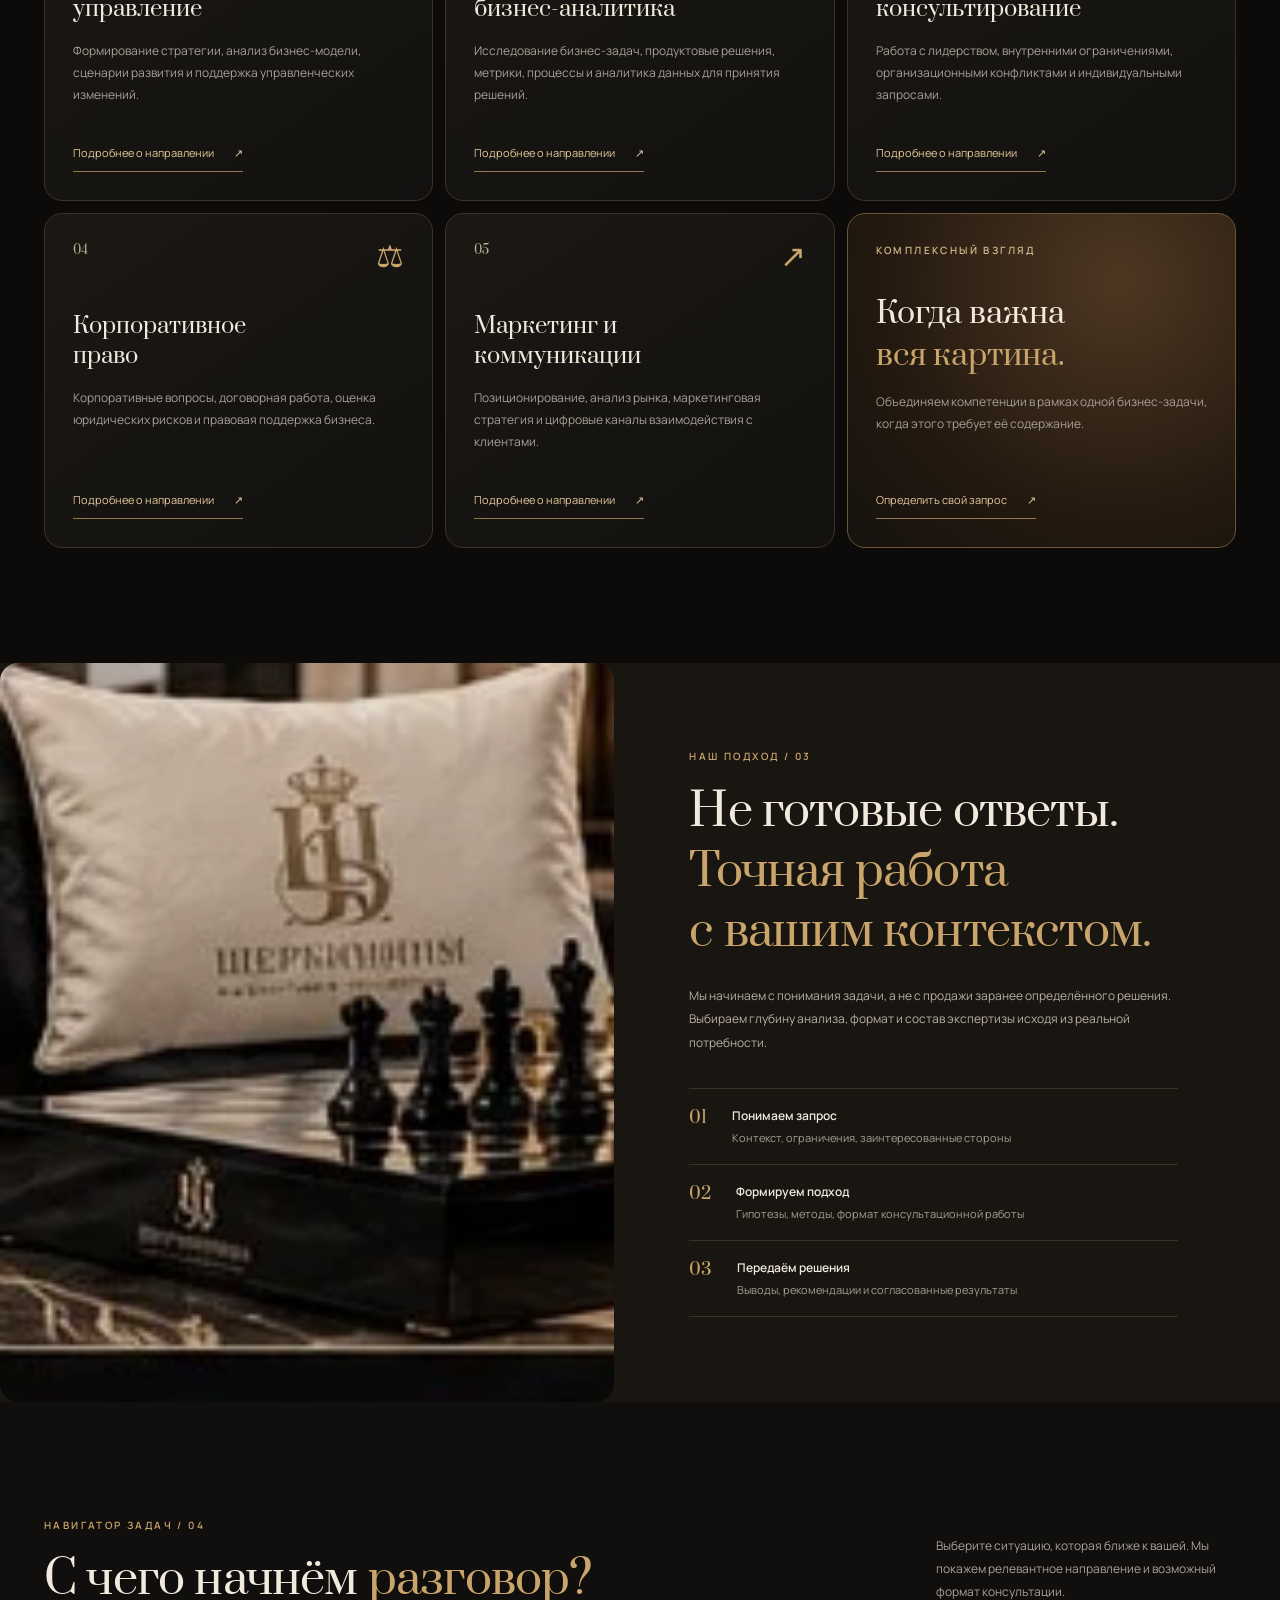
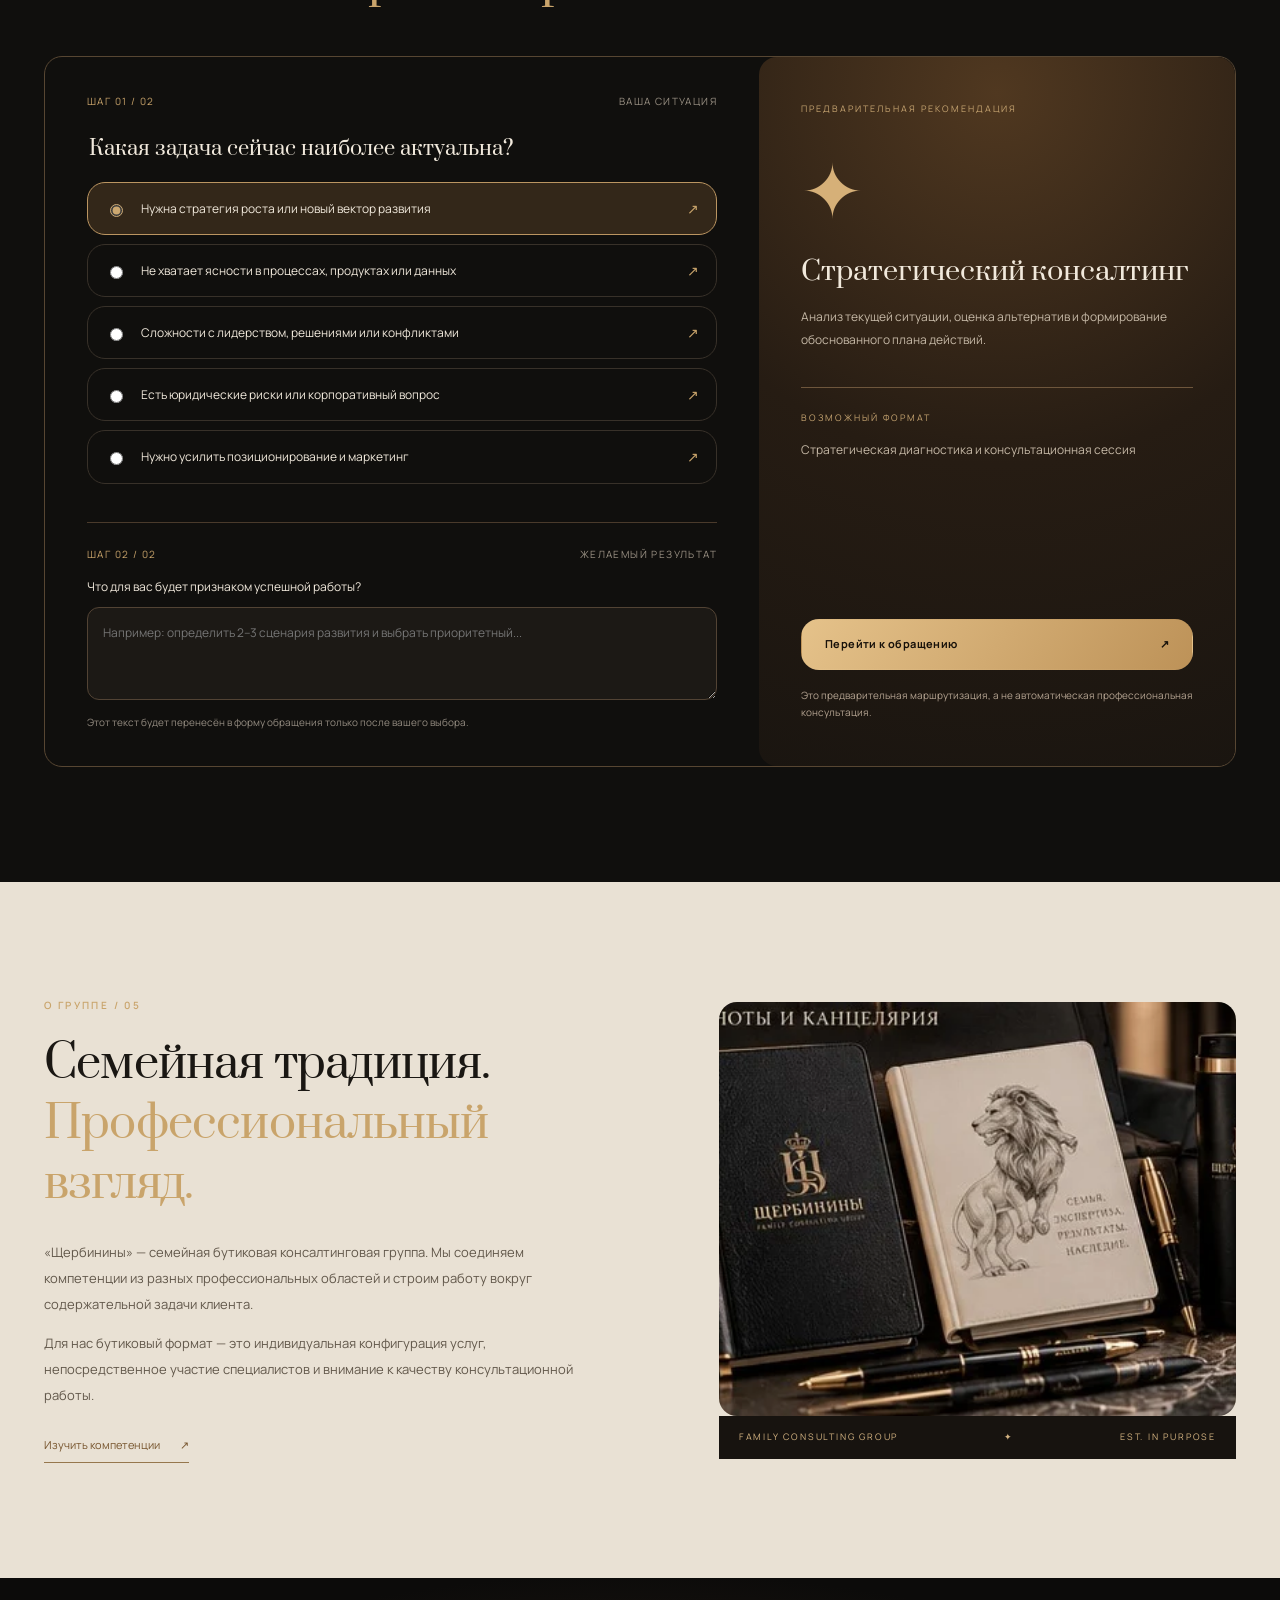
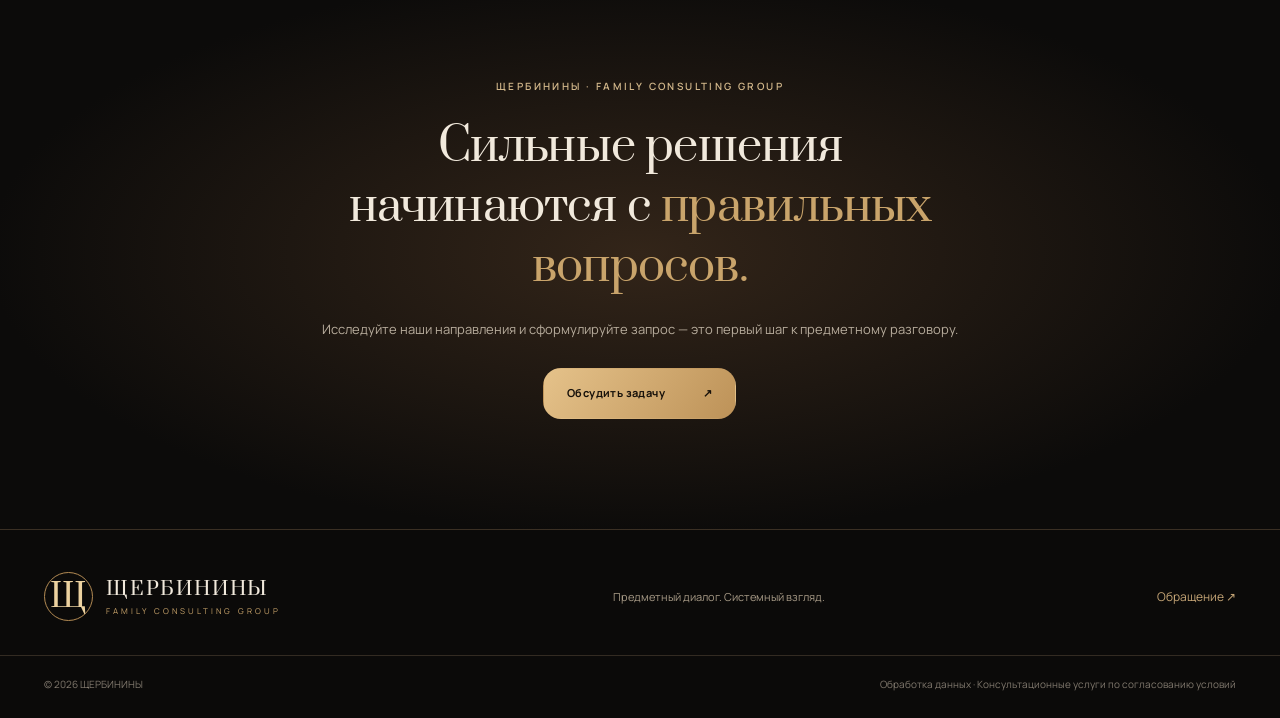
==== commit 2b2d00c0: "Add files via upload" ====
--- a/index.html
+++ b/index.html
@@ -1,24 +1,11 @@
-<!doctype html><html lang="ru"><head><meta charset="utf-8"><meta name="viewport" content="width=device-width, initial-scale=1"><meta name="theme-color" content="#0b0a09"><meta name="description" content="Щербинины — семейная бутиковая консалтинговая группа. Стратегия, бизнес-аналитика, право, маркетинг и психоаналитическое консультирование."><title>Щербинины — Family Consulting Group</title><link rel="preconnect" href="https://fonts.googleapis.com"><link rel="preconnect" href="https://fonts.gstatic.com" crossorigin><link href="https://fonts.googleapis.com/css2?family=Manrope:wght@400;500;600;700&family=Prata&display=swap" rel="stylesheet"><link rel="stylesheet" href="styles.css"><script src="config.js" defer></script><script src="app.js" defer></script></head><body>
-<a class="skip" href="#main">Перейти к содержанию</a><header class="site-header"><a class="brand" href="#top" aria-label="Щербинины — на главную"><span class="brand-monogram">Щ</span><span><strong>ЩЕРБИНИНЫ</strong><small>FAMILY CONSULTING GROUP</small></span></a><nav id="nav" class="nav" aria-label="Основная навигация"><a href="#expertise">Экспертиза</a><a href="#approach">Подход</a><a href="#navigator">Подбор решения</a><a href="#about">О группе</a><a href="#contact">Обращение</a></nav><a class="header-action" href="#contact">Обсудить задачу <span>↗</span></a><button class="menu-toggle" id="menuToggle" aria-controls="nav" aria-expanded="false" aria-label="Открыть меню"><span></span><span></span><span></span></button></header>
-<main id="main"><section class="hero" id="top"><div class="container hero-grid"><div class="hero-copy"><div class="eyebrow"><span class="line"></span> СЕМЕЙНАЯ БУТИКОВАЯ КОНСАЛТИНГОВАЯ ГРУППА</div><h1>Искусство видеть <em>глубже.</em><br>Точность действовать <em>лучше.</em></h1><p class="hero-lead">Соединяем стратегическое мышление, аналитическую строгость и понимание человеческой природы, чтобы помогать бизнесу и людям находить решения сложных задач.</p><div class="hero-actions"><a class="btn btn-gold" href="#navigator">Найти решение <span>↗</span></a><a class="btn btn-outline" href="#expertise">Направления экспертизы <span>↓</span></a></div><div class="hero-meta"><span>СТРАТЕГИИ</span><i>✦</i><span>ЛЮДИ</span><i>✦</i><span>РЕШЕНИЯ</span></div></div><div class="hero-art"><div class="hero-art-frame"><img src="assets/crest_symbol.webp" alt="Золотой фамильный герб Щербининых со львами" fetchpriority="high"></div><span class="hero-art-caption">FAMILY · EXPERTISE · LEGACY</span></div></div><div class="hero-bottom container"><span>01 / ПАРТНЁРСТВО И ЭКСПЕРТИЗА</span><span>ЛИСТАЙТЕ ВНИЗ ↓</span></div></section>
+<!doctype html><html lang="ru"><head><meta charset="utf-8"><meta name="viewport" content="width=device-width, initial-scale=1"><meta name="theme-color" content="#0b0a09"><meta name="description" content="Щербинины — семейная бутиковая консалтинговая группа. Стратегия, бизнес-аналитика, право, маркетинг и психоаналитическое консультирование."><title>Щербинины — Family Consulting Group</title><link rel="preconnect" href="https://fonts.googleapis.com"><link rel="preconnect" href="https://fonts.gstatic.com" crossorigin><link href="https://fonts.googleapis.com/css2?family=Manrope:wght@400;500;600;700&family=Prata&display=swap" rel="stylesheet"><link rel="stylesheet" href="styles.css"><script src="config.js" defer></script><script src="app.js" defer></script><script src="site.js" defer></script></head><body>
+<a class="skip" href="#main">Перейти к содержанию</a><header class="site-header"><a class="brand" href="index.html" aria-label="Щербинины — главная"><span class="brand-monogram">Щ</span><span><strong>ЩЕРБИНИНЫ</strong><small>FAMILY CONSULTING GROUP</small></span></a><nav id="nav" class="nav" aria-label="Основная навигация"><a href="services.html">Экспертиза</a><a href="approach.html">Подход</a><a href="cases.html">Сценарии задач</a><a href="insights.html">Материалы</a><a href="contact.html">Обращение</a></nav><a class="header-action" href="contact.html">Обсудить задачу ↗</a><button class="menu-toggle" id="menuToggle" aria-controls="nav" aria-expanded="false" aria-label="Открыть меню"><span></span><span></span><span></span></button></header>
+<main id="main"><section class="hero" id="top"><div class="container hero-grid"><div class="hero-copy"><div class="eyebrow"><span class="line"></span> СЕМЕЙНАЯ БУТИКОВАЯ КОНСАЛТИНГОВАЯ ГРУППА</div><h1>Искусство видеть <em>глубже.</em><br>Точность действовать <em>лучше.</em></h1><p class="hero-lead">Соединяем стратегическое мышление, аналитическую строгость и понимание человеческой природы, чтобы помогать бизнесу и людям находить решения сложных задач.</p><div class="hero-actions"><a class="btn btn-gold" href="contact.html">Найти решение <span>↗</span></a><a class="btn btn-outline" href="services.html">Направления экспертизы <span>↓</span></a></div><div class="hero-meta"><span>СТРАТЕГИИ</span><i>✦</i><span>ЛЮДИ</span><i>✦</i><span>РЕШЕНИЯ</span></div></div><div class="hero-art"><div class="hero-art-frame hero-crest-uncropped"><img src="assets/crest_symbol.webp" alt="Золотой фамильный герб Щербининых со львами" fetchpriority="high"></div><span class="hero-art-caption">FAMILY · EXPERTISE · LEGACY</span></div></div><div class="hero-bottom container"><span>01 / ПАРТНЁРСТВО И ЭКСПЕРТИЗА</span><span>ЛИСТАЙТЕ ВНИЗ ↓</span></div></section>
 <section class="manifesto"><div class="container manifesto-grid"><span class="section-index">НАША ФИЛОСОФИЯ / 01</span><p>Сложные задачи редко имеют <em>одномерные решения.</em> Мы рассматриваем бизнес как систему, в которой стратегия, процессы и люди неразрывно связаны.</p><div class="manifesto-aside">Не подменяем управленческие решения клиента. Предоставляем экспертизу, инструменты и консультационную поддержку для их подготовки и реализации.</div></div></section>
-<section class="section expertise" id="expertise"><div class="container"><div class="section-heading"><div><div class="eyebrow gold">НАПРАВЛЕНИЯ / 02</div><h2>Экспертиза,<br><em>работающая на задачу.</em></h2></div><p>Отдельные профессиональные направления. Единый стандарт внимательной работы с запросом клиента.</p></div><div class="services"><article class="service-card" data-service="strategy"><div class="service-top"><span>01</span><span class="service-icon">◇</span></div><h3>Стратегия и<br>управление</h3><p>Формирование стратегии, анализ бизнес-модели, сценарии развития и поддержка управленческих изменений.</p><button class="text-link service-trigger" data-service="strategy">Подробнее о направлении <span>↗</span></button></article><article class="service-card" data-service="analytics"><div class="service-top"><span>02</span><span class="service-icon">▤</span></div><h3>Продукты и<br>бизнес-аналитика</h3><p>Исследование бизнес-задач, продуктовые решения, метрики, процессы и аналитика данных для принятия решений.</p><button class="text-link service-trigger" data-service="analytics">Подробнее о направлении <span>↗</span></button></article><article class="service-card" data-service="human"><div class="service-top"><span>03</span><span class="service-icon">✳</span></div><h3>Бизнес-психоаналитическое<br>консультирование</h3><p>Работа с лидерством, внутренними ограничениями, организационными конфликтами и индивидуальными запросами.</p><button class="text-link service-trigger" data-service="human">Подробнее о направлении <span>↗</span></button></article><article class="service-card" data-service="legal"><div class="service-top"><span>04</span><span class="service-icon">⚖</span></div><h3>Корпоративное<br>право</h3><p>Корпоративные вопросы, договорная работа, оценка юридических рисков и правовая поддержка бизнеса.</p><button class="text-link service-trigger" data-service="legal">Подробнее о направлении <span>↗</span></button></article><article class="service-card" data-service="marketing"><div class="service-top"><span>05</span><span class="service-icon">↗</span></div><h3>Маркетинг и<br>коммуникации</h3><p>Позиционирование, анализ рынка, маркетинговая стратегия и цифровые каналы взаимодействия с клиентами.</p><button class="text-link service-trigger" data-service="marketing">Подробнее о направлении <span>↗</span></button></article><article class="service-card service-card-feature"><div class="feature-inner"><span class="eyebrow">КОМПЛЕКСНЫЙ ВЗГЛЯД</span><h3>Когда важна<br><em>вся картина.</em></h3><p>Объединяем компетенции в рамках одной бизнес-задачи, когда этого требует её содержание.</p><a class="text-link" href="#navigator">Определить свой запрос <span>↗</span></a></div></article></div></div></section>
+<section class="section expertise" id="expertise"><div class="container"><div class="section-heading"><div><div class="eyebrow gold">НАПРАВЛЕНИЯ / 02</div><h2>Экспертиза,<br><em>работающая на задачу.</em></h2></div><p>Отдельные профессиональные направления. Единый стандарт внимательной работы с запросом клиента.</p></div><div class="services"><article class="service-card" data-service="strategy"><div class="service-top"><span>01</span><span class="service-icon">◇</span></div><h3>Стратегия и<br>управление</h3><p>Формирование стратегии, анализ бизнес-модели, сценарии развития и поддержка управленческих изменений.</p><button class="text-link service-trigger" data-service="strategy">Подробнее о направлении <span>↗</span></button></article><article class="service-card" data-service="analytics"><div class="service-top"><span>02</span><span class="service-icon">▤</span></div><h3>Продукты и<br>бизнес-аналитика</h3><p>Исследование бизнес-задач, продуктовые решения, метрики, процессы и аналитика данных для принятия решений.</p><button class="text-link service-trigger" data-service="analytics">Подробнее о направлении <span>↗</span></button></article><article class="service-card" data-service="human"><div class="service-top"><span>03</span><span class="service-icon">✳</span></div><h3>Бизнес-психоаналитическое<br>консультирование</h3><p>Работа с лидерством, внутренними ограничениями, организационными конфликтами и индивидуальными запросами.</p><button class="text-link service-trigger" data-service="human">Подробнее о направлении <span>↗</span></button></article><article class="service-card" data-service="legal"><div class="service-top"><span>04</span><span class="service-icon">⚖</span></div><h3>Корпоративное<br>право</h3><p>Корпоративные вопросы, договорная работа, оценка юридических рисков и правовая поддержка бизнеса.</p><button class="text-link service-trigger" data-service="legal">Подробнее о направлении <span>↗</span></button></article><article class="service-card" data-service="marketing"><div class="service-top"><span>05</span><span class="service-icon">↗</span></div><h3>Маркетинг и<br>коммуникации</h3><p>Позиционирование, анализ рынка, маркетинговая стратегия и цифровые каналы взаимодействия с клиентами.</p><button class="text-link service-trigger" data-service="marketing">Подробнее о направлении <span>↗</span></button></article><article class="service-card service-card-feature"><div class="feature-inner"><span class="eyebrow">КОМПЛЕКСНЫЙ ВЗГЛЯД</span><h3>Когда важна<br><em>вся картина.</em></h3><p>Объединяем компетенции в рамках одной бизнес-задачи, когда этого требует её содержание.</p><a class="text-link" href="contact.html">Определить свой запрос <span>↗</span></a></div></article></div></div></section>
 <section class="editorial" id="approach"><div class="editorial-image"><img src="assets/photo_interior.webp" alt="Интерьер в фирменной чёрно-золотой эстетике" loading="lazy"></div><div class="editorial-content"><div class="eyebrow gold">НАШ ПОДХОД / 03</div><h2>Не готовые ответы.<br><em>Точная работа<br>с вашим контекстом.</em></h2><p>Мы начинаем с понимания задачи, а не с продажи заранее определённого решения. Выбираем глубину анализа, формат и состав экспертизы исходя из реальной потребности.</p><div class="steps"><div><span>01</span><p><strong>Понимаем запрос</strong><small>Контекст, ограничения, заинтересованные стороны</small></p></div><div><span>02</span><p><strong>Формируем подход</strong><small>Гипотезы, методы, формат консультационной работы</small></p></div><div><span>03</span><p><strong>Передаём решения</strong><small>Выводы, рекомендации и согласованные результаты</small></p></div></div></div></section>
-<section class="section navigator" id="navigator"><div class="container"><div class="section-heading"><div><div class="eyebrow gold">НАВИГАТОР ЗАДАЧ / 04</div><h2>С чего начнём <em>разговор?</em></h2></div><p>Выберите ситуацию, которая ближе к вашей. Мы покажем релевантное направление и возможный формат консультации.</p></div><div class="navigator-shell"><div class="navigator-left"><div class="navigator-step">ШАГ 01 / 02 <span>ВАША СИТУАЦИЯ</span></div><fieldset class="problem-list"><legend>Какая задача сейчас наиболее актуальна?</legend><label class="problem-option"><input type="radio" name="problem" value="growth" checked><span>Нужна стратегия роста или новый вектор развития</span><b>↗</b></label><label class="problem-option"><input type="radio" name="problem" value="process"><span>Не хватает ясности в процессах, продуктах или данных</span><b>↗</b></label><label class="problem-option"><input type="radio" name="problem" value="leadership"><span>Сложности с лидерством, решениями или конфликтами</span><b>↗</b></label><label class="problem-option"><input type="radio" name="problem" value="risk"><span>Есть юридические риски или корпоративный вопрос</span><b>↗</b></label><label class="problem-option"><input type="radio" name="problem" value="market"><span>Нужно усилить позиционирование и маркетинг</span><b>↗</b></label></fieldset><div class="navigator-step second">ШАГ 02 / 02 <span>ЖЕЛАЕМЫЙ РЕЗУЛЬТАТ</span></div><label class="field-label" for="outcome">Что для вас будет признаком успешной работы?</label><textarea id="outcome" maxlength="500" rows="3" placeholder="Например: определить 2–3 сценария развития и выбрать приоритетный..."></textarea><div class="field-hint">Этот текст будет перенесён в форму обращения только после вашего выбора.</div></div><div class="navigator-result" aria-live="polite"><div class="result-eyebrow">ПРЕДВАРИТЕЛЬНАЯ РЕКОМЕНДАЦИЯ</div><div class="result-mark">✦</div><h3 id="resultTitle">Стратегический консалтинг</h3><p id="resultDescription">Анализ текущей ситуации, оценка альтернатив и формирование обоснованного плана действий.</p><div class="result-divider"></div><span class="result-label">ВОЗМОЖНЫЙ ФОРМАТ</span><p class="result-format" id="resultFormat">Стратегическая диагностика и консультационная сессия</p><button class="btn btn-gold result-button" id="downloadBrief">Обсудить эту задачу <span>↗</span></button><small class="result-disclaimer">Это предварительная маршрутизация, а не автоматическая профессиональная консультация.</small></div></div></div></section>
-<section class="section about" id="about"><div class="container about-grid"><div><div class="eyebrow gold">О ГРУППЕ / 05</div><h2>Семейная традиция.<br><em>Профессиональный взгляд.</em></h2><p>«Щербинины» — семейная бутиковая консалтинговая группа. Мы соединяем компетенции из разных профессиональных областей и строим работу вокруг содержательной задачи клиента.</p><p>Для нас бутиковый формат — это индивидуальная конфигурация услуг, непосредственное участие специалистов и внимание к качеству консультационной работы.</p><a class="text-link" href="#expertise">Изучить компетенции <span>↗</span></a></div><div class="about-visual"><img src="assets/photo_stationery.webp" alt="Фирменные блокноты и письменные принадлежности Щербининых" loading="lazy"><div class="visual-caption">FAMILY CONSULTING GROUP <span>✦</span> EST. IN PURPOSE</div></div></div></section>
-<section class="section contact" id="contact" aria-labelledby="contactTitle">
-<div class="container contact-grid"><div class="contact-intro"><div class="eyebrow gold">СВЯЗАТЬСЯ / 06</div><h2 id="contactTitle">Начнём с<br><em>вашей задачи.</em></h2>
-<p>Коротко опишите контекст и желаемый результат. Это поможет определить подходящий формат консультационной работы.</p>
-<div class="contact-note"><span>01</span> Никаких обещаний универсальных решений<br><span>02</span> Предметный разбор запроса<br><span>03</span> Формат работы определяется после знакомства с задачей</div>
-<p class="contact-privacy">Не указывайте в форме сведения о здоровье, личные терапевтические подробности, пароли и другую чувствительную информацию.</p></div>
-<div class="contact-panel"><form id="contactForm" novalidate>
-<div class="form-top"><span>ПЕРВИЧНОЕ ОБРАЩЕНИЕ</span><span>≈ 2 МИНУТЫ</span></div>
-<div class="form-row"><label>Как к вам обращаться <span aria-hidden="true">*</span><input name="name" autocomplete="name" maxlength="100" required placeholder="Имя"></label><label>Рабочий e-mail <span aria-hidden="true">*</span><input name="email" type="email" autocomplete="email" maxlength="150" required placeholder="name@company.com"></label></div>
-<label>Направление консультации<select name="service" id="contactService"><option value="strategy">Стратегия и управление</option><option value="analytics">Продукты и бизнес-аналитика</option><option value="human">Бизнес-психоаналитическое консультирование</option><option value="legal">Корпоративное право</option><option value="marketing">Маркетинг и коммуникации</option><option value="unsure">Нужна помощь с выбором</option></select></label>
-<label>О задаче <span aria-hidden="true">*</span><textarea name="message" id="contactMessage" rows="5" minlength="15" maxlength="2500" required placeholder="Опишите ситуацию, ограничения и ожидаемый результат — без конфиденциальных деталей."></textarea></label>
-<label class="consent"><input type="checkbox" id="consent" required><span>Согласен(на) на обработку указанных данных для рассмотрения обращения. <a href="privacy.html" target="_blank" rel="noopener">Условия обработки данных</a>.</span></label>
-<div class="form-actions"><button class="btn btn-gold" type="submit" id="contactSubmit">Отправить обращение <span>↗</span></button><span class="form-caption">Без регистрации и вложений</span></div>
-<p class="form-status" id="formStatus" role="status" aria-live="polite"></p>
-</form></div></div></section><section class="closing"><div class="container closing-content"><div class="eyebrow">ЩЕРБИНИНЫ · FAMILY CONSULTING GROUP</div><h2>Сильные решения<br>начинаются с <em>правильных вопросов.</em></h2><p>Исследуйте наши направления и сформулируйте запрос — это первый шаг к предметному разговору.</p><a class="btn btn-gold" href="#contact">Обсудить задачу <span>↗</span></a></div></section></main>
-<footer class="footer"><div class="container footer-grid"><div class="footer-brand"><span class="brand-monogram">Щ</span><div><strong>ЩЕРБИНИНЫ</strong><small>FAMILY CONSULTING GROUP</small></div></div><p>Люди · Стратегии · Рост · Гармония</p><a href="#top">Наверх ↑</a></div><div class="container footer-bottom"><span>© <span id="year"></span> ЩЕРБИНИНЫ</span><span>Консультационные услуги оказываются по согласованию условий.</span></div></footer>
+<section class="section navigator" id="navigator"><div class="container"><div class="section-heading"><div><div class="eyebrow gold">НАВИГАТОР ЗАДАЧ / 04</div><h2>С чего начнём <em>разговор?</em></h2></div><p>Выберите ситуацию, которая ближе к вашей. Мы покажем релевантное направление и возможный формат консультации.</p></div><div class="navigator-shell"><div class="navigator-left"><div class="navigator-step">ШАГ 01 / 02 <span>ВАША СИТУАЦИЯ</span></div><fieldset class="problem-list"><legend>Какая задача сейчас наиболее актуальна?</legend><label class="problem-option"><input type="radio" name="problem" value="growth" checked><span>Нужна стратегия роста или новый вектор развития</span><b>↗</b></label><label class="problem-option"><input type="radio" name="problem" value="process"><span>Не хватает ясности в процессах, продуктах или данных</span><b>↗</b></label><label class="problem-option"><input type="radio" name="problem" value="leadership"><span>Сложности с лидерством, решениями или конфликтами</span><b>↗</b></label><label class="problem-option"><input type="radio" name="problem" value="risk"><span>Есть юридические риски или корпоративный вопрос</span><b>↗</b></label><label class="problem-option"><input type="radio" name="problem" value="market"><span>Нужно усилить позиционирование и маркетинг</span><b>↗</b></label></fieldset><div class="navigator-step second">ШАГ 02 / 02 <span>ЖЕЛАЕМЫЙ РЕЗУЛЬТАТ</span></div><label class="field-label" for="outcome">Что для вас будет признаком успешной работы?</label><textarea id="outcome" maxlength="500" rows="3" placeholder="Например: определить 2–3 сценария развития и выбрать приоритетный..."></textarea><div class="field-hint">Этот текст будет перенесён в форму обращения только после вашего выбора.</div></div><div class="navigator-result" aria-live="polite"><div class="result-eyebrow">ПРЕДВАРИТЕЛЬНАЯ РЕКОМЕНДАЦИЯ</div><div class="result-mark">✦</div><h3 id="resultTitle">Стратегический консалтинг</h3><p id="resultDescription">Анализ текущей ситуации, оценка альтернатив и формирование обоснованного плана действий.</p><div class="result-divider"></div><span class="result-label">ВОЗМОЖНЫЙ ФОРМАТ</span><p class="result-format" id="resultFormat">Стратегическая диагностика и консультационная сессия</p><button class="btn btn-gold result-button" id="downloadBrief">Перейти к обращению <span>↗</span></button><small class="result-disclaimer">Это предварительная маршрутизация, а не автоматическая профессиональная консультация.</small></div></div></div></section>
+<section class="section about" id="about"><div class="container about-grid"><div><div class="eyebrow gold">О ГРУППЕ / 05</div><h2>Семейная традиция.<br><em>Профессиональный взгляд.</em></h2><p>«Щербинины» — семейная бутиковая консалтинговая группа. Мы соединяем компетенции из разных профессиональных областей и строим работу вокруг содержательной задачи клиента.</p><p>Для нас бутиковый формат — это индивидуальная конфигурация услуг, непосредственное участие специалистов и внимание к качеству консультационной работы.</p><a class="text-link" href="services.html">Изучить компетенции <span>↗</span></a></div><div class="about-visual"><img src="assets/photo_stationery.webp" alt="Фирменные блокноты и письменные принадлежности Щербининых" loading="lazy"><div class="visual-caption">FAMILY CONSULTING GROUP <span>✦</span> EST. IN PURPOSE</div></div></div></section>
+<section class="closing"><div class="container closing-content"><div class="eyebrow">ЩЕРБИНИНЫ · FAMILY CONSULTING GROUP</div><h2>Сильные решения<br>начинаются с <em>правильных вопросов.</em></h2><p>Исследуйте наши направления и сформулируйте запрос — это первый шаг к предметному разговору.</p><a class="btn btn-gold" href="contact.html">Обсудить задачу <span>↗</span></a></div></section></main>
+<footer class="footer"><div class="container footer-grid"><div class="footer-brand"><span class="brand-monogram">Щ</span><div><strong>ЩЕРБИНИНЫ</strong><small>FAMILY CONSULTING GROUP</small></div></div><p>Предметный диалог. Системный взгляд.</p><a href="contact.html">Обращение ↗</a></div><div class="container footer-bottom"><span>© <span class="js-year"></span> ЩЕРБИНИНЫ</span><span><a href="privacy.html">Обработка данных</a> · Консультационные услуги по согласованию условий</span></div></footer>
 <dialog id="serviceDialog" class="service-dialog" aria-labelledby="dialogTitle"><button class="dialog-close" id="dialogClose" aria-label="Закрыть">×</button><div class="eyebrow gold">НАПРАВЛЕНИЕ ЭКСПЕРТИЗЫ</div><h2 id="dialogTitle"></h2><p id="dialogIntro"></p><h3>С чем работаем</h3><ul id="dialogItems"></ul><div class="dialog-actions"><button class="btn btn-gold" id="dialogChoose">Подобрать решение ↗</button></div></dialog></body></html>
--- a/styles.css
+++ b/styles.css
@@ -58,3 +58,30 @@
 @media(max-width:900px){.contact-grid{grid-template-columns:1fr;gap:26px}.contact-intro>p{max-width:680px}}
 @media(max-width:560px){.form-row{grid-template-columns:1fr;gap:0}.contact-panel{padding:22px}.form-actions .btn{width:100%}.contact-note{padding:17px}.hero-art-frame{border-radius:50%}}
 @media(prefers-reduced-motion:reduce){.reveal{opacity:1;transform:none;transition:none}.btn:active,.problem-option:active{transform:none}}
+
+/* V3 / responsive editorial site */
+*,*::before,*::after{box-sizing:border-box}html{scroll-behavior:smooth;scroll-padding-top:92px}body{overflow-x:hidden}img{max-width:100%;height:auto}
+.hero-crest-uncropped{width:100%;height:auto;aspect-ratio:1280/975!important;max-height:none!important;overflow:visible!important;mask:none!important;-webkit-mask:none!important;border:0!important;background:none!important;border-radius:0!important;box-shadow:none!important;display:flex;align-items:center;justify-content:center}
+.hero-crest-uncropped img{display:block!important;width:100%!important;height:100%!important;max-height:none!important;object-fit:contain!important;object-position:center!important;clip-path:none!important;mask:none!important;-webkit-mask:none!important;filter:none!important;transform:none!important;mix-blend-mode:normal!important}
+.hero-art{min-width:0}.hero-grid{align-items:center}.hero-art-caption{position:relative!important}
+.site-header{gap:20px}.site-header .nav{gap:clamp(10px,1.7vw,24px)}.site-header .nav a{white-space:nowrap;font-size:11px}
+.inner-hero{padding:clamp(110px,13vw,180px) 0 clamp(65px,8vw,110px);background:radial-gradient(ellipse at 80% 35%,#292117 0%,#15120f 42%,#0b0a09 90%);color:#eee6d8;border-bottom:1px solid #3a3025}
+.inner-hero h1{font:clamp(42px,6vw,84px)/1.13 var(--serif);letter-spacing:-.04em;margin:28px 0;max-width:950px}.inner-hero p{font-size:clamp(13px,1.5vw,16px);line-height:1.9;max-width:680px;color:#c4b8a8}
+.inner-heading{font:clamp(32px,4vw,56px)/1.22 var(--serif);margin:0 0 40px;color:inherit}
+.info-grid{display:grid;grid-template-columns:repeat(3,minmax(0,1fr));gap:16px}.info-card{padding:clamp(24px,3vw,38px);border:1px solid #5d4c35;background:#171410;border-radius:20px;min-width:0}.info-card .card-count{font:12px var(--serif);color:#d4ad75}.info-card h3{font:clamp(19px,2vw,26px)/1.4 var(--serif);margin:24px 0 16px;color:#f1e6d5}.info-card p{font-size:13px;line-height:1.95;color:#b8ac9d}
+.service-detail{padding:clamp(52px,7vw,100px) 0;border-bottom:1px solid #3c3227}.service-detail:nth-child(odd){background:#15120f}.detail-grid{display:grid;grid-template-columns:.9fr 1.1fr;gap:clamp(30px,8vw,130px)}.detail-grid h2{font:clamp(28px,3.4vw,48px)/1.35 var(--serif);margin:22px 0;color:#eee2d1}.detail-body h3{font-size:12px;color:#d2b07b;letter-spacing:.06em;margin:0 0 8px}.detail-body p{color:#c6b9a9;line-height:1.9;font-size:13px;margin:0 0 26px}.detail-body .text-link{display:inline-block;margin-top:10px;color:#e1b87e}
+.small-cta{padding:65px 0;background:#e7dfd2;color:#272019}.small-cta-grid{display:flex;justify-content:space-between;gap:30px;align-items:center}.small-cta h2{font:clamp(27px,3vw,40px)/1.3 var(--serif);margin:16px 0}.small-cta p{font-size:13px;color:#6a5d4e}.small-cta .btn{white-space:nowrap}
+.editorial-light{background:#e7dfd2;color:#282019}.editorial-light .inner-heading{color:#282019}.editorial-light p{color:#615647;font-size:13px;line-height:1.9}.editorial-light a{color:#795a36;text-decoration:underline}.numbered-questions{display:grid;grid-template-columns:1fr 1fr;gap:14px 35px;counter-reset:step;list-style:none;padding:0}.numbered-questions li{border-top:1px solid #c7b9a6;padding:19px 0;font-size:14px;line-height:1.65}
+.contact-standalone{background:#eae3d8}.hp-field{position:absolute!important;left:-10000px!important;opacity:0!important;pointer-events:none!important}
+@media(max-width:1150px){.site-header .nav{gap:11px}.site-header .nav a{font-size:10px}}
+@media(max-width:950px){.info-grid{grid-template-columns:repeat(2,minmax(0,1fr))}.detail-grid{grid-template-columns:1fr;gap:20px}.site-header .nav{gap:14px}}
+@media(max-width:640px){.info-grid,.numbered-questions{grid-template-columns:1fr}.small-cta-grid{flex-direction:column;align-items:flex-start}.inner-hero{padding-top:125px}.inner-hero h1{font-size:clamp(36px,10vw,56px)}.hero-crest-uncropped{max-width:100%}.hero-art{overflow:visible}.contact-grid{grid-template-columns:1fr}}
+@media(prefers-reduced-motion:reduce){html{scroll-behavior:auto}}
+/* final hero media override: never crop the heraldic symbol */
+.hero-art,.hero-art-frame,.hero-crest-uncropped{overflow:visible!important}
+.hero-art{height:auto!important;min-height:0!important;padding:20px 0}
+.hero-crest-uncropped{width:min(100%,570px)!important;height:auto!important;aspect-ratio:1280/975!important;margin-inline:auto}
+.hero-crest-uncropped img{width:100%!important;height:auto!important;aspect-ratio:1280/975!important;object-fit:contain!important}
+.hero{overflow:visible!important}.hero-art-caption{display:block;text-align:center;margin-top:8px}
+@media(max-width:1100px){.site-header{height:75px;padding:0 18px}.site-header .header-action{display:none}.site-header .menu-toggle{display:flex;flex-direction:column;gap:5px;background:none;border:0;padding:10px}.site-header .menu-toggle span{width:22px;height:1px;background:var(--gold)}.site-header .nav{display:none;position:absolute;top:75px;left:0;right:0;background:#17130f;padding:20px;flex-direction:column;align-items:stretch;border-bottom:1px solid #5d462c;gap:10px;box-shadow:0 16px 30px #0005}.site-header .nav.open{display:flex}.site-header .nav a{font-size:13px;padding:10px}}
+@media(max-width:760px){.hero-grid{display:flex;flex-direction:column-reverse}.hero-art{margin-top:0;padding:25px 0 5px}.hero-crest-uncropped{max-width:400px}.hero-copy{padding-top:25px}}
